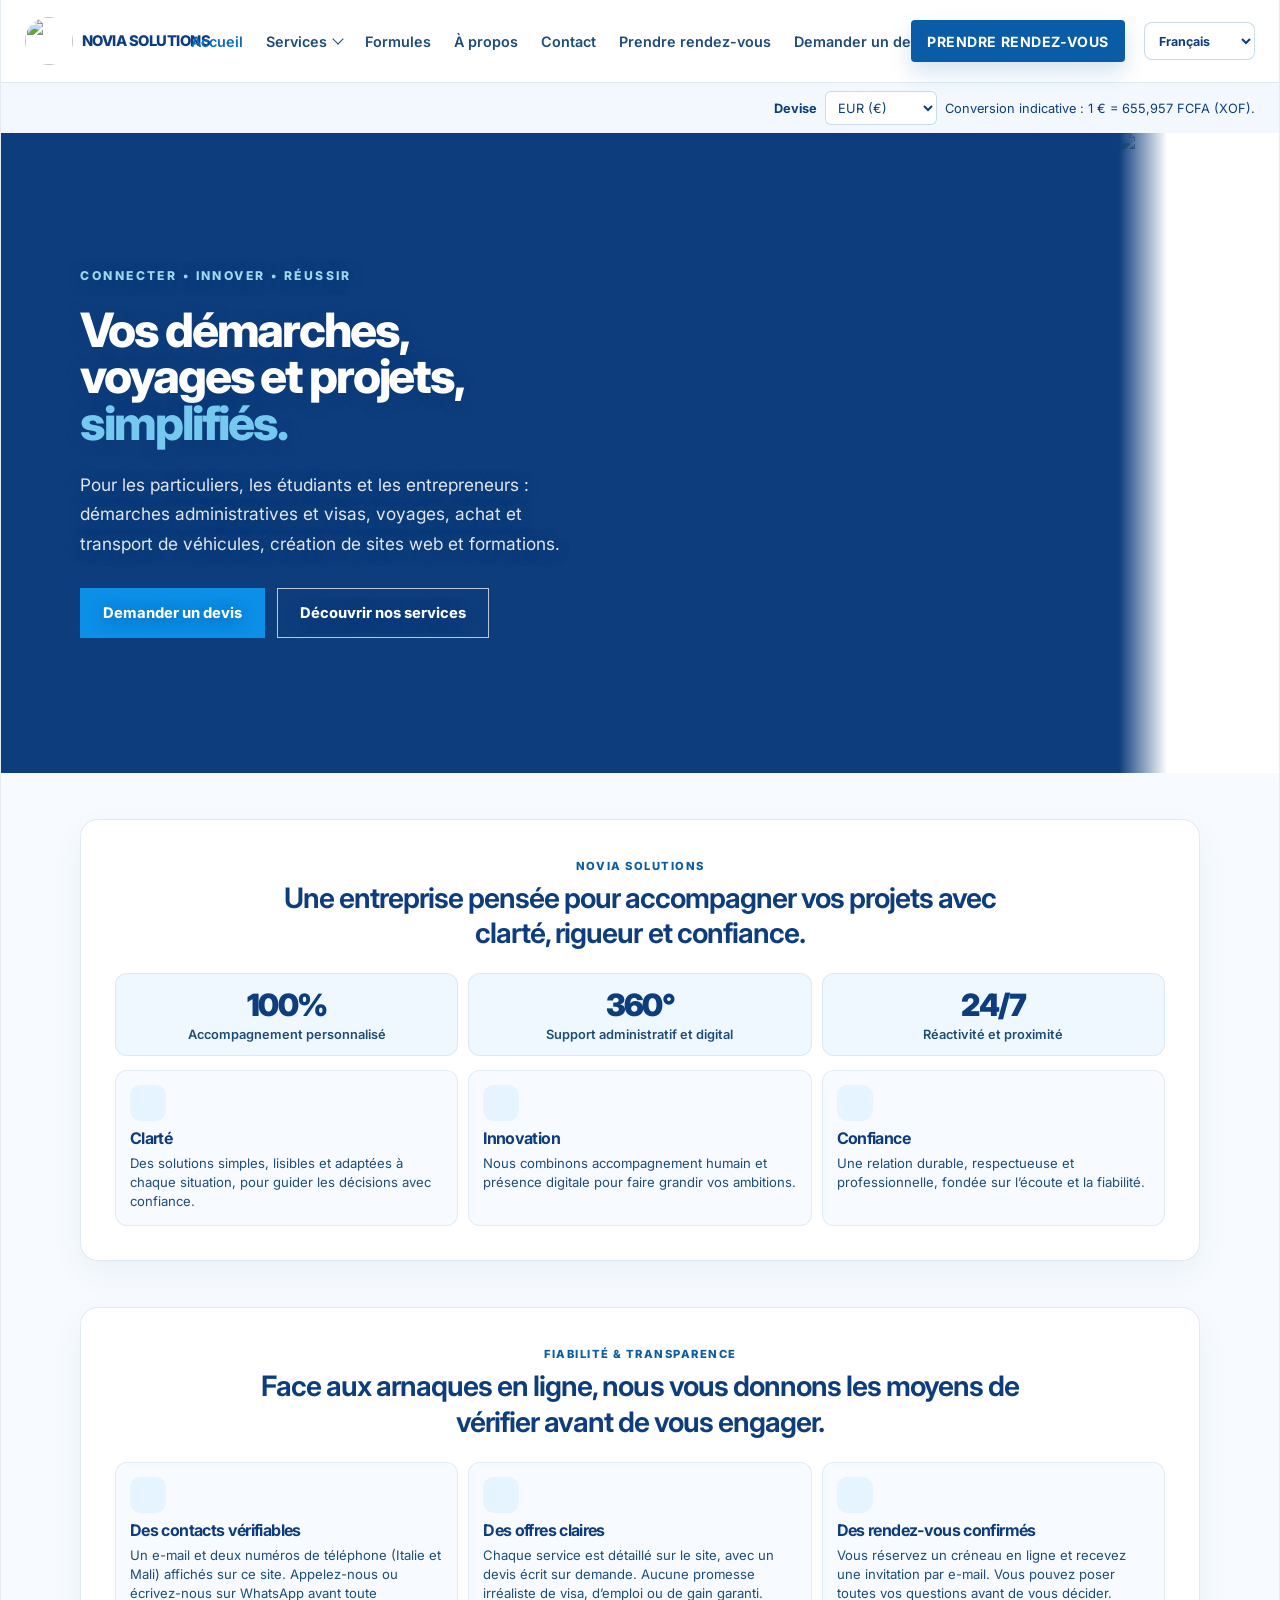
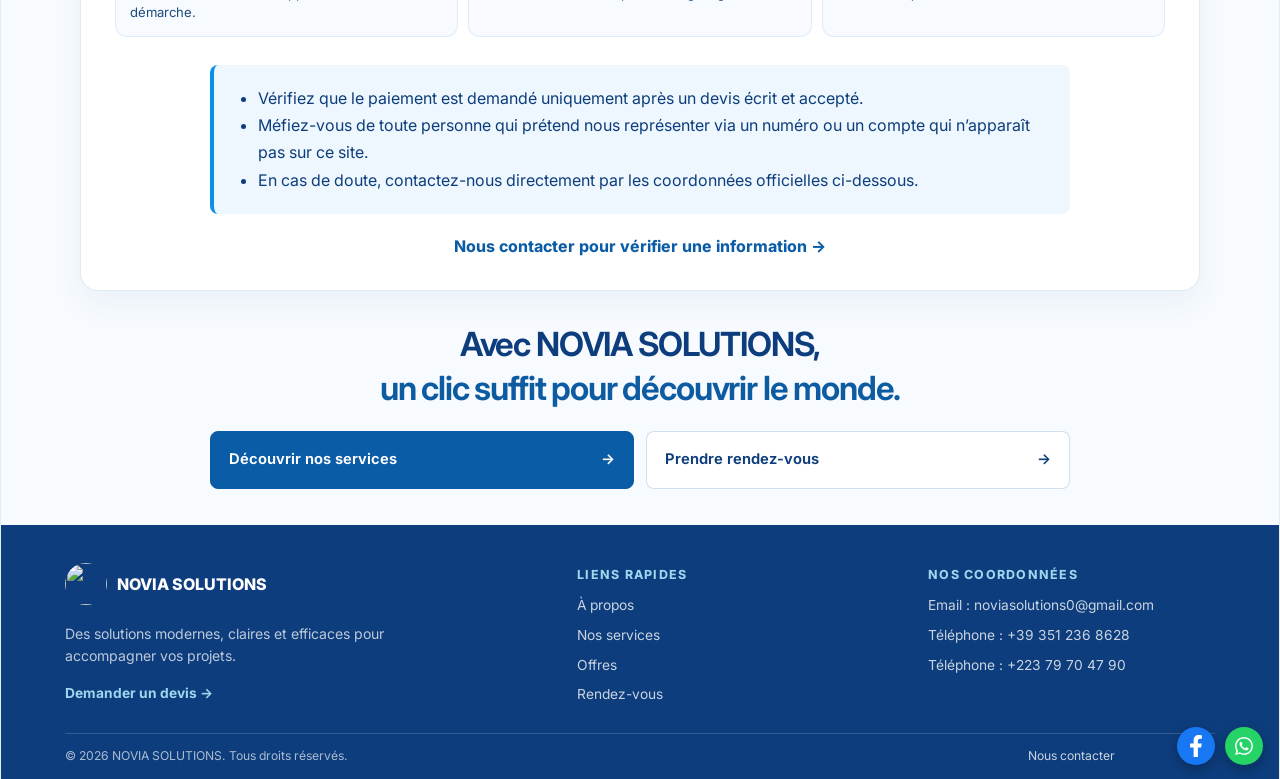
==== index.html @ a111664a "Add files via upload" ====
<!DOCTYPE html>
<html lang="fr">
  <head>
    <meta charset="UTF-8" />
    <meta name="viewport" content="width=device-width, initial-scale=1.0" />
    <title>NOVIA SOLUTIONS | Solutions digitales & accompagnement professionnel</title>
    <meta
      name="description"
      content="NOVIA SOLUTIONS accompagne les entreprises avec des solutions sur mesure, des services premium, des rendez-vous et un accompagnement professionnel."
    />
    <link rel="preconnect" href="https://fonts.googleapis.com" />
    <link rel="preconnect" href="https://fonts.gstatic.com" crossorigin />
    <link href="https://fonts.googleapis.com/css2?family=Inter:wght@400;500;600;700;800&display=swap" rel="stylesheet" />
    <link rel="stylesheet" href="styles.css" />
  </head>
  <body class="landing-page-body">
    <div class="page-shell">
      <header class="site-header landing-site-header">
        <div class="container nav-wrap landing-nav-wrap">
          <a class="landing-brand" href="index.html" aria-label="NOVIA SOLUTIONS">
            <img class="brand-logo-image" src="assets/novia-logo.jpg" alt="" width="56" height="56" />
            <span class="landing-brand-name">NOVIA SOLUTIONS</span>
          </a>
          <button class="nav-toggle landing-nav-toggle" type="button" aria-label="Ouvrir le menu" aria-expanded="false">☰</button>
          <nav class="main-nav landing-nav" aria-label="Navigation principale">
            <a href="index.html" aria-current="page">Accueil</a>
            <details class="landing-services-dropdown">
              <summary>Services</summary>
              <div class="landing-services-menu">
                <a href="services.html">Tous nos services</a>
                <a href="demarches.html">Démarches et visas</a>
                <a href="propositions.html#vehicules">Achat et transport de véhicules</a>
                <a href="propositions.html#partenariats">Partenariats</a>
                <a href="propositions.html#sites-web">Création de sites web</a>
                <a href="formations.html">Formations</a>
                <a href="billetterie.html">Billetterie et voyages</a>
              </div>
            </details>
            <a href="products.html">Formules</a>
            <a href="about.html">À propos</a>
            <a href="contact.html">Contact</a>
            <a href="appointment.html#availabilityCalendar">Prendre rendez-vous</a>
            <a class="landing-mobile-quote" href="contact.html">Demander un devis</a>
          </nav>
          <a class="btn btn-primary nav-cta landing-header-cta" href="appointment.html#availabilityCalendar">Prendre rendez-vous</a>
        </div>
      </header>

      <main class="landing-main">
        <section class="home-hero">
          <div class="home-hero-copy">
            <span class="home-hero-eyebrow">CONNECTER • INNOVER • RÉUSSIR</span>
            <h1>Vos démarches, voyages et projets,<br /><span>simplifiés.</span></h1>
            <p>Pour les particuliers, les étudiants et les entrepreneurs : démarches administratives et visas, voyages, achat et transport de véhicules, création de sites web et formations.</p>
            <div class="home-hero-actions">
              <a class="home-hero-primary" href="contact.html">Demander un devis</a>
              <a class="home-hero-secondary" href="services.html">Découvrir nos services</a>
            </div>
          </div>
          <figure class="home-hero-visual">
            <img class="home-hero-logo" src="assets/hero-novia-hd.jpg" alt="NOVIA SOLUTIONS" width="1536" height="1024" fetchpriority="high" />
          </figure>
        </section>

        <section class="mission-section" aria-label="Nos valeurs et mission">
          <div class="mission-header">
            <span class="section-kicker">NOVIA SOLUTIONS</span>
            <h2>Une entreprise pensée pour accompagner vos projets avec clarté, rigueur et confiance.</h2>
          </div>

          <div class="stats-row">
            <div class="stat-item">
              <strong>100%</strong>
              <span>Accompagnement personnalisé</span>
            </div>
            <div class="stat-item">
              <strong>360°</strong>
              <span>Support administratif et digital</span>
            </div>
            <div class="stat-item">
              <strong>24/7</strong>
              <span>Réactivité et proximité</span>
            </div>
          </div>

          <div class="mission-grid">
            <article class="mission-card">
              <div class="mission-icon" aria-hidden="true"><svg class="site-icon"><use href="assets/icons.svg#target"></use></svg></div>
              <h3>Clarté</h3>
              <p>Des solutions simples, lisibles et adaptées à chaque situation, pour guider les décisions avec confiance.</p>
            </article>

            <article class="mission-card">
              <div class="mission-icon" aria-hidden="true"><svg class="site-icon"><use href="assets/icons.svg#innovation"></use></svg></div>
              <h3>Innovation</h3>
              <p>Nous combinons accompagnement humain et présence digitale pour faire grandir vos ambitions.</p>
            </article>

            <article class="mission-card">
              <div class="mission-icon" aria-hidden="true"><svg class="site-icon"><use href="assets/icons.svg#trust"></use></svg></div>
              <h3>Confiance</h3>
              <p>Une relation durable, respectueuse et professionnelle, fondée sur l’écoute et la fiabilité.</p>
            </article>
          </div>
        </section>

        <section class="mission-section trust-section" aria-label="Fiabilité et transparence">
          <div class="mission-header">
            <span class="section-kicker">FIABILITÉ & TRANSPARENCE</span>
            <h2>Face aux arnaques en ligne, nous vous donnons les moyens de vérifier avant de vous engager.</h2>
          </div>

          <div class="mission-grid">
            <article class="mission-card">
              <div class="mission-icon" aria-hidden="true"><svg class="site-icon"><use href="assets/icons.svg#phone"></use></svg></div>
              <h3>Des contacts vérifiables</h3>
              <p>Un e-mail et deux numéros de téléphone (Italie et Mali) affichés sur ce site. Appelez-nous ou écrivez-nous sur WhatsApp avant toute démarche.</p>
            </article>

            <article class="mission-card">
              <div class="mission-icon" aria-hidden="true"><svg class="site-icon"><use href="assets/icons.svg#document"></use></svg></div>
              <h3>Des offres claires</h3>
              <p>Chaque service est détaillé sur le site, avec un devis écrit sur demande. Aucune promesse irréaliste de visa, d’emploi ou de gain garanti.</p>
            </article>

            <article class="mission-card">
              <div class="mission-icon" aria-hidden="true"><svg class="site-icon"><use href="assets/icons.svg#calendar"></use></svg></div>
              <h3>Des rendez-vous confirmés</h3>
              <p>Vous réservez un créneau en ligne et recevez une invitation par e-mail. Vous pouvez poser toutes vos questions avant de vous décider.</p>
            </article>
          </div>

          <ul class="trust-tips">
            <li>Vérifiez que le paiement est demandé uniquement après un devis écrit et accepté.</li>
            <li>Méfiez-vous de toute personne qui prétend nous représenter via un numéro ou un compte qui n’apparaît pas sur ce site.</li>
            <li>En cas de doute, contactez-nous directement par les coordonnées officielles ci-dessous.</li>
          </ul>
          <a class="trust-link" href="contact.html">Nous contacter pour vérifier une information <span aria-hidden="true">→</span></a>
        </section>

        <section class="statement">
          <h2>Avec NOVIA SOLUTIONS,<br /><span>un clic suffit pour découvrir le monde.</span></h2>
        </section>

        <section class="cta-banner" aria-label="Passer à l'action">
          <a class="cta-button" href="services.html">Découvrir nos services <span aria-hidden="true">→</span></a>
          <a class="cta-button cta-button-secondary" href="appointment.html#availabilityCalendar">Prendre rendez-vous <span aria-hidden="true">→</span></a>
        </section>
      </main>

      <footer class="home-footer">
        <div class="home-footer-grid">
          <div class="home-footer-brand">
            <a class="home-footer-logo" href="index.html">
              <img src="assets/novia-logo.jpg" alt="" width="42" height="42" />
              <span>NOVIA SOLUTIONS</span>
            </a>
            <p>Des solutions modernes, claires et efficaces pour accompagner vos projets.</p>
            <a class="home-footer-quote" href="contact.html">Demander un devis <span aria-hidden="true">→</span></a>
          </div>
          <div>
            <h2>Liens rapides</h2>
            <ul>
              <li><a href="about.html">À propos</a></li>
              <li><a href="services.html">Nos services</a></li>
              <li><a href="products.html">Offres</a></li>
              <li><a href="appointment.html#availabilityCalendar">Rendez-vous</a></li>
            </ul>
          </div>
          <div>
            <h2>Nos coordonnées</h2>
            <ul>
              <li>Email : <a href="mailto:noviasolutions0@gmail.com">noviasolutions0@gmail.com</a></li>
              <li>Téléphone : <a href="tel:+393512368628">+39 351 236 8628</a></li>
              <li>Téléphone : <a href="tel:+22379704790">+223 79 70 47 90</a></li>
            </ul>
          </div>
        </div>
        <div class="home-footer-bottom">
          <span>© <span id="year"></span> NOVIA SOLUTIONS. Tous droits réservés.</span>
          <a href="contact.html">Nous contacter</a>
        </div>
      </footer>
    </div>

    <script src="i18n.js"></script>
    <script src="script.js"></script>
  </body>
</html>
---- styles.css ----
* {
  box-sizing: border-box;
}

.site-icon {
  display: block;
  width: 24px;
  height: 24px;
  fill: none;
  stroke: currentColor;
  stroke-width: 1.8;
  stroke-linecap: round;
  stroke-linejoin: round;
}

.feature-item > span .site-icon {
  margin: 0 auto;
}

.currency-bar {
  display: flex;
  flex-wrap: wrap;
  align-items: center;
  justify-content: flex-end;
  gap: 8px;
  padding: 8px 24px;
  background: #f2f8fd;
  color: #0d3d7c;
  font-size: 0.8rem;
}

.currency-bar select {
  min-height: 34px;
  padding: 4px 8px;
  border: 1px solid rgba(10, 95, 163, 0.22);
  border-radius: 6px;
  background: #fff;
  color: inherit;
  font: inherit;
}

.currency-bar label {
  font-weight: 700;
}

.language-switcher {
  position: relative;
  z-index: 25;
  flex: 0 0 auto;
}

.language-switcher select {
  min-height: 38px;
  max-width: 124px;
  padding: 0 28px 0 10px;
  border: 1px solid rgba(10, 95, 163, 0.22);
  border-radius: 10px;
  background: #fff;
  color: #0d3d7c;
  font: inherit;
  font-size: 0.86rem;
  font-weight: 700;
  cursor: pointer;
}

.language-switcher select:focus-visible {
  outline: 3px solid #0c6cc2;
  outline-offset: 3px;
}

.landing-page-body .language-switcher {
  position: absolute;
  top: 12px;
  right: clamp(12px, 3vw, 36px);
}

html {
  scroll-behavior: smooth;
}

body {
  margin: 0;
  font-family: 'Inter', sans-serif;
  background: #e6f4ff;
  color: #1d4c7a;
}

.container {
  width: min(1120px, calc(100% - 32px));
  margin-inline: auto;
}

.site-header .nav-wrap {
  position: relative;
  display: flex;
  min-height: 76px;
  align-items: center;
  gap: 16px;
}

.site-header .brand {
  flex: 0 0 auto;
  color: #0d3d7c;
  font-weight: 900;
  letter-spacing: -0.03em;
  text-decoration: none;
}

.site-header .main-nav {
  display: flex;
  flex-wrap: nowrap;
  align-items: center;
  justify-content: flex-end;
  gap: clamp(12px, 0.9vw, 14px);
  margin-left: auto;
}

.site-header .main-nav a {
  color: #1d4c7a;
  font-weight: 700;
  text-decoration: none;
  white-space: nowrap;
}

.site-header .nav-toggle {
  display: none;
}

.site-header .nav-cta {
  flex: 0 0 auto;
  padding-inline: 0.75rem;
  white-space: nowrap;
}

.site-back-button {
  position: fixed;
  z-index: 30;
  bottom: calc(16px + env(safe-area-inset-bottom, 0px));
  left: clamp(12px, 3vw, 28px);
  display: inline-flex;
  min-height: 46px;
  align-items: center;
  justify-content: center;
  gap: 9px;
  padding: 0 17px;
  border: 1px solid rgba(10, 95, 163, 0.2);
  border-radius: 999px;
  background: rgba(255, 255, 255, 0.96);
  box-shadow: 0 8px 24px rgba(13, 61, 124, 0.18);
  color: #0d3d7c;
  font: inherit;
  font-weight: 800;
  cursor: pointer;
  transition: transform 0.2s ease, box-shadow 0.2s ease;
}

body.has-site-back-button {
  padding-bottom: 76px;
}

.site-back-button:hover {
  transform: translateY(-2px);
  box-shadow: 0 12px 28px rgba(13, 61, 124, 0.22);
}

.site-back-button:focus-visible {
  outline: 3px solid #0c6cc2;
  outline-offset: 3px;
}

.site-back-button span:first-child {
  font-size: 1.35rem;
  line-height: 1;
}

.thin-container {
  max-width: 760px;
}

.training-entry {
  color: inherit;
  text-decoration: none;
}

.training-entry:focus-visible {
  outline: 3px solid #0d5ca2;
  outline-offset: 4px;
}

.training-entry-link {
  color: #0d5ca2;
  font-weight: 800;
}

.service-item-link {
  color: inherit;
  text-decoration: none;
}

.service-item-link:focus-visible {
  outline: 3px solid #0d5ca2;
  outline-offset: 4px;
}

.training-page {
  min-height: 70vh;
}

.training-hero {
  padding: clamp(44px, 8vw, 88px) 0 36px;
  text-align: center;
}

.training-hero h1 {
  margin: 12px 0;
  color: #0d3d7c;
  font-size: clamp(2rem, 5vw, 3.5rem);
  line-height: 1.12;
  letter-spacing: -0.045em;
}

.training-hero p {
  max-width: 650px;
  margin: 0 auto;
  color: #1d4c7a;
  font-size: 1.05rem;
  line-height: 1.65;
}

.training-section {
  display: grid;
  grid-template-columns: repeat(3, minmax(0, 1fr));
  align-items: stretch;
  gap: 20px;
  padding-bottom: 64px;
}

.training-card {
  display: flex;
  min-width: 0;
  flex-direction: column;
  align-items: flex-start;
  padding: clamp(20px, 3vw, 30px);
  border: 1px solid rgba(10, 95, 163, 0.18);
  border-radius: 24px;
  background: rgba(255, 255, 255, 0.88);
  box-shadow: 0 14px 30px rgba(13, 61, 124, 0.08);
}

.training-card-icon {
  display: grid;
  width: 58px;
  height: 58px;
  margin-bottom: 18px;
  place-items: center;
  border-radius: 18px;
  background: rgba(12, 108, 194, 0.1);
  font-size: 1.8rem;
}

.training-category {
  color: #0d5ca2;
  font-size: 0.76rem;
  font-weight: 800;
  letter-spacing: 0.08em;
  text-transform: uppercase;
}

.training-card h2 {
  margin: 10px 0;
  color: #0d3d7c;
  font-size: clamp(1.25rem, 2vw, 1.65rem);
  line-height: 1.25;
}

.training-card p,
.training-card li {
  color: #1d4c7a;
  line-height: 1.6;
}

.training-card p {
  margin: 0;
}

.training-card ul {
  display: grid;
  gap: 8px;
  margin: 18px 0 24px;
  padding-left: 20px;
}

.training-card .btn {
  width: 100%;
  margin-top: auto;
  text-align: center;
  text-decoration: none;
}

.training-contact {
  padding: 46px 0;
  background: rgba(255, 255, 255, 0.52);
  text-align: center;
}

.training-contact h2 {
  margin: 0;
  color: #0d3d7c;
  font-size: clamp(1.5rem, 3vw, 2rem);
}

.training-contact p {
  margin: 12px auto 20px;
  color: #1d4c7a;
}

.solutions-page .site-header {
  position: sticky;
  top: 0;
  z-index: 20;
  border-bottom: 1px solid rgba(10, 95, 163, 0.12);
  background: rgba(255, 255, 255, 0.95);
  backdrop-filter: blur(12px);
}

.solutions-page .nav-wrap {
  position: relative;
  display: flex;
  min-height: 76px;
  align-items: center;
  gap: 16px;
}

.solutions-page .brand {
  flex: 0 0 auto;
  color: #0d3d7c;
  font-weight: 900;
  letter-spacing: -0.03em;
  text-decoration: none;
}

.solutions-page .main-nav {
  display: flex;
  flex-wrap: nowrap;
  align-items: center;
  justify-content: flex-end;
  gap: 12px;
  margin-left: auto;
}

.solutions-page .main-nav a,
.solutions-page .footer-grid a {
  color: #1d4c7a;
  font-weight: 700;
  text-decoration: none;
}

.solutions-page .main-nav a {
  white-space: nowrap;
}

.solutions-page .main-nav a:hover,
.solutions-page .footer-grid a:hover {
  color: #0c6cc2;
}

.solutions-page .nav-toggle {
  display: none;
}

.solutions-page .nav-cta {
  flex: 0 0 auto;
  white-space: nowrap;
  text-decoration: none;
}

.solutions-hero {
  padding: clamp(56px, 8vw, 100px) 0 52px;
  background: linear-gradient(145deg, rgba(255, 255, 255, 0.76), rgba(191, 234, 247, 0.58));
  text-align: center;
}

.solutions-hero h1 {
  max-width: 860px;
  margin: 14px auto;
  color: #0d3d7c;
  font-size: clamp(2.2rem, 5vw, 4rem);
  line-height: 1.08;
  letter-spacing: -0.055em;
}

.solutions-hero p,
.solution-heading p {
  max-width: 760px;
  margin: 0 auto;
  color: #1d4c7a;
  font-size: 1.05rem;
  line-height: 1.7;
}

.solution-shortcuts {
  display: flex;
  flex-wrap: wrap;
  justify-content: center;
  gap: 10px;
  margin-top: 28px;
}

.solution-shortcuts a {
  padding: 10px 15px;
  border: 1px solid rgba(10, 95, 163, 0.18);
  border-radius: 999px;
  background: rgba(255, 255, 255, 0.8);
  color: #0d3d7c;
  font-size: 0.9rem;
  font-weight: 700;
  text-decoration: none;
}

.solution-section {
  padding-top: clamp(48px, 7vw, 76px);
  padding-bottom: clamp(48px, 7vw, 76px);
  scroll-margin-top: 90px;
}

.solution-band {
  padding: clamp(42px, 6vw, 66px) 0;
  background: rgba(255, 255, 255, 0.58);
  scroll-margin-top: 90px;
}

.solution-heading {
  margin-bottom: 26px;
  text-align: center;
}

.solution-heading h2 {
  margin: 10px auto;
  color: #0d3d7c;
  font-size: clamp(1.7rem, 3.5vw, 2.5rem);
  line-height: 1.18;
  letter-spacing: -0.035em;
}

.starting-price {
  display: grid;
  justify-items: center;
  gap: 5px;
  width: min(520px, 100%);
  margin: 0 auto 28px;
  padding: 22px;
  border: 1px solid rgba(10, 95, 163, 0.2);
  border-radius: 20px;
  background: rgba(255, 255, 255, 0.9);
  color: #1d4c7a;
  text-align: center;
}

.starting-price strong {
  color: #0d3d7c;
  font-size: clamp(1.6rem, 4vw, 2.25rem);
}

.proposal-grid {
  display: grid;
  grid-template-columns: repeat(3, minmax(0, 1fr));
  gap: 18px;
  margin-bottom: 24px;
}

.partnership-grid {
  grid-template-columns: repeat(4, minmax(0, 1fr));
}

.service-card[id] {
  scroll-margin-top: 100px;
}

.proposal-card {
  min-width: 0;
  padding: clamp(20px, 3vw, 28px);
  border: 1px solid rgba(10, 95, 163, 0.16);
  border-radius: 22px;
  background: rgba(255, 255, 255, 0.9);
  box-shadow: 0 12px 26px rgba(13, 61, 124, 0.06);
}

.proposal-number,
.proposal-icon {
  display: inline-grid;
  width: 44px;
  height: 44px;
  margin-bottom: 12px;
  place-items: center;
  border-radius: 14px;
  background: rgba(12, 108, 194, 0.1);
  color: #0d5ca2;
  font-size: 1.2rem;
  font-weight: 900;
}

.proposal-card h3 {
  margin: 0 0 10px;
  color: #0d3d7c;
  font-size: 1.2rem;
}

.proposal-card p,
.proposal-card li,
.solution-note {
  color: #1d4c7a;
  line-height: 1.6;
}

.proposal-card p {
  margin: 0;
}

.proposal-card ul {
  display: grid;
  gap: 7px;
  margin: 16px 0 0;
  padding-left: 20px;
}

.solution-note {
  margin: 18px 0 24px;
  font-size: 0.9rem;
}

.solutions-page .solution-section > .btn,
.solutions-page .solution-band .container > .btn {
  display: flex;
  width: fit-content;
  max-width: 100%;
  margin-inline: auto;
  text-align: center;
  text-decoration: none;
}

.marketplace-grid {
  display: grid;
  grid-template-columns: repeat(4, minmax(0, 1fr));
  gap: 12px;
}

.marketplace-link {
  position: relative;
  display: grid;
  min-width: 0;
  gap: 5px;
  padding: 18px 42px 18px 18px;
  border: 1px solid rgba(10, 95, 163, 0.16);
  border-radius: 16px;
  background: rgba(255, 255, 255, 0.9);
  color: #1d4c7a;
  text-decoration: none;
  transition: transform 0.2s ease, box-shadow 0.2s ease;
}

.marketplace-link:hover {
  transform: translateY(-2px);
  box-shadow: 0 12px 24px rgba(13, 61, 124, 0.1);
}

.marketplace-link strong {
  color: #0d3d7c;
}

.marketplace-priority {
  width: fit-content;
  padding: 4px 8px;
  border-radius: 999px;
  background: rgba(12, 108, 194, 0.1);
  color: #0d5ca2;
  font-size: 0.66rem;
  font-weight: 800;
  letter-spacing: 0.04em;
  text-transform: uppercase;
}

.marketplace-link span:not(.marketplace-arrow) {
  font-size: 0.86rem;
  line-height: 1.4;
}

.marketplace-link .marketplace-priority {
  font-size: 0.66rem;
}

.marketplace-arrow {
  position: absolute;
  top: 18px;
  right: 16px;
  color: #0d5ca2;
  font-weight: 800;
}

.solutions-page .site-footer {
  padding-top: 34px;
  background: #0d3d7c;
  color: #fff;
}

.solutions-page .footer-grid {
  display: grid;
  grid-template-columns: 2fr 1fr 1fr;
  gap: 28px;
  padding-bottom: 24px;
}

.solutions-page .footer-grid .brand,
.solutions-page .footer-grid h4 {
  color: #fff;
}

.solutions-page .footer-grid p,
.solutions-page .footer-grid li,
.solutions-page .footer-grid a {
  color: rgba(255, 255, 255, 0.82);
  line-height: 1.7;
}

.solutions-page .footer-grid ul {
  display: grid;
  gap: 4px;
  margin: 0;
  padding-left: 18px;
}

.solutions-page .footer-bottom {
  border-top: 1px solid rgba(255, 255, 255, 0.18);
  color: rgba(255, 255, 255, 0.78);
}

.solutions-page .footer-bottom p {
  margin: 0;
  padding: 14px 0;
  text-align: center;
}

img {
  max-width: 100%;
  display: block;
}

button,
input,
textarea,
select {
  font: inherit;
}

button {
  cursor: pointer;
}

.btn {
  display: inline-flex;
  align-items: center;
  justify-content: center;
  border: none;
  border-radius: 12px;
  padding: 0.9rem 1.4rem;
  font-weight: 800;
  font-size: 0.96rem;
  text-transform: uppercase;
  letter-spacing: 0.04em;
  transition: transform 0.2s ease, box-shadow 0.2s ease, filter 0.2s ease;
}

.btn:hover {
  transform: translateY(-1px);
  filter: brightness(1.03);
}

.btn-primary {
  background: linear-gradient(180deg, #0c8fe7, #0b5ca6);
  color: #fff;
  box-shadow: 0 10px 22px rgba(11, 92, 166, 0.18);
}

.btn-secondary {
  background: rgba(10, 95, 163, 0.08);
  color: #0d3d7c;
  border: 1px solid rgba(10, 95, 163, 0.18);
}

.btn-block {
  width: 100%;
}

.form-message {
  min-height: 1.2rem;
  font-size: 0.82rem;
  font-weight: 700;
  margin-top: 0.4rem;
}

.form-message-error {
  color: #a62121;
}

.form-success {
  min-height: 1.2rem;
  margin: 0;
  color: #176b43;
  font-weight: 700;
  line-height: 1.5;
}

.form-success.form-message-error {
  color: #a62121;
}

.attachment-help,
.contact-delivery-note {
  margin: -0.5rem 0 0;
  color: #55718b;
  font-size: 0.86rem;
  line-height: 1.5;
}

.attachment-list {
  display: grid;
  gap: 5px;
  margin: -0.4rem 0 0;
  padding-left: 20px;
  color: #1d4c7a;
  font-size: 0.9rem;
  overflow-wrap: anywhere;
}

.contact-delivery-note {
  margin: 0;
}

.contact-page .contact-section {
  padding: 18px 0 clamp(40px, 7vw, 80px);
}

.contact-page .contact-grid {
  display: grid;
  grid-template-columns: minmax(230px, 0.75fr) minmax(0, 1.25fr);
  align-items: start;
  gap: clamp(18px, 3vw, 32px);
}

.contact-page .contact-info,
.contact-page .form-card {
  min-width: 0;
  padding: clamp(18px, 3vw, 30px);
  border: 1px solid rgba(10, 95, 163, 0.16);
  border-radius: 22px;
  background: rgba(255, 255, 255, 0.9);
  box-shadow: 0 16px 34px rgba(13, 61, 124, 0.08);
}

.contact-page .contact-info h3 {
  margin: 0 0 16px;
  color: #0d3d7c;
  font-size: 1.35rem;
}

.contact-page .contact-info ul {
  display: grid;
  gap: 12px;
  margin: 0;
  padding-left: 20px;
  color: #1d4c7a;
  line-height: 1.5;
  overflow-wrap: anywhere;
}

.contact-page .contact-info a {
  color: #0d3d7c;
  font-weight: 700;
}

.contact-page .form-card {
  display: grid;
  gap: 16px;
}

.contact-page .form-card .form-row {
  display: grid;
  grid-template-columns: repeat(2, minmax(0, 1fr));
  gap: 14px;
}

.contact-page .form-card label:not(.checkbox-row) {
  display: grid;
  min-width: 0;
  gap: 7px;
  color: #0d3d7c;
  font-size: 0.9rem;
  font-weight: 700;
}

.contact-page .form-card input:not([type="checkbox"]),
.contact-page .form-card input[type="file"],
.contact-page .form-card select,
.contact-page .form-card textarea {
  display: block;
  width: 100%;
  min-width: 0;
  max-width: 100%;
  border: 1px solid rgba(10, 95, 163, 0.18);
  border-radius: 12px;
  background: rgba(241, 247, 255, 0.9);
  padding: 0.8rem 0.9rem;
  color: #0d1b2a;
}

.contact-page .form-card select {
  text-overflow: ellipsis;
}

.contact-page .form-card textarea {
  resize: vertical;
}

.contact-page .file-upload-field {
  display: grid;
  min-width: 0;
  gap: 8px;
}

.contact-page .file-upload-field > label {
  color: #0d3d7c;
  font-size: 0.9rem;
  font-weight: 700;
}

.contact-page .form-card input[type="file"] {
  padding: 0.55rem;
  font-size: 0.84rem;
}

.contact-page .attachment-help,
.contact-page .attachment-list {
  margin: 0;
  font-size: 0.76rem;
  line-height: 1.4;
}

.contact-page .attachment-list {
  gap: 3px;
  padding-left: 18px;
  overflow-wrap: anywhere;
}

.contact-page .file-upload-field .form-message {
  margin: 0;
}

.contact-page .contact-delivery-note {
  font-size: 0.78rem;
}

.contact-page .checkbox-row {
  display: flex;
  min-width: 0;
  align-items: flex-start;
  gap: 10px;
  color: #1d4c7a;
  font-size: 0.88rem;
  line-height: 1.5;
}

.contact-page .checkbox-row input {
  flex: 0 0 auto;
  margin-top: 3px;
}

.contact-page .form-card > .btn {
  width: 100%;
}

.contact-page .site-footer .footer-grid ul {
  display: grid;
  gap: 4px;
  padding-left: 18px;
}

.contact-page .site-footer .footer-grid a {
  overflow-wrap: anywhere;
}

.payment-modal {
  position: fixed;
  inset: 0;
  display: none;
  align-items: center;
  justify-content: center;
  z-index: 1000;
}

.payment-modal.open {
  display: flex;
}

.payment-modal-backdrop {
  position: absolute;
  inset: 0;
  background: rgba(8, 26, 43, 0.6);
}

.payment-modal-content {
  position: relative;
  z-index: 1;
  width: min(560px, calc(100% - 24px));
  background: rgba(255, 255, 255, 0.96);
  border: 1px solid rgba(10, 95, 163, 0.16);
  border-radius: 26px;
  box-shadow: 0 30px 80px rgba(1, 33, 59, 0.24);
  padding: 2rem 1.5rem 1.5rem;
}

.payment-modal-header {
  text-align: center;
  margin-bottom: 1.4rem;
}

.payment-modal-header h3 {
  margin: 0.8rem 0 0;
  color: #0d3d7c;
  font-size: clamp(1.6rem, 2vw, 2.3rem);
  letter-spacing: -0.04em;
}

.close-modal {
  position: absolute;
  top: 14px;
  right: 16px;
  width: 38px;
  height: 38px;
  border: none;
  border-radius: 50%;
  background: rgba(10, 95, 163, 0.08);
  color: #0d3d7c;
  font-size: 1.8rem;
  line-height: 1;
}

.payment-step,
.payment-success {
  display: block;
}

.hidden {
  display: none;
}

.payment-form {
  display: grid;
  gap: 1rem;
}

.field-group {
  display: grid;
  gap: 0.45rem;
}

.field-group label {
  color: #0d3d7c;
  font-size: 0.84rem;
  font-weight: 800;
  letter-spacing: 0.08em;
  text-transform: uppercase;
}

.field-group input {
  width: 100%;
  border: 1px solid rgba(10, 95, 163, 0.2);
  border-radius: 14px;
  background: rgba(241,247,255,0.9);
  padding: 0.9rem 1rem;
  color: #0d1b2a;
}

.field-group input:focus {
  outline: 2px solid rgba(10, 95, 163, 0.2);
  border-color: rgba(10, 95, 163, 0.45);
}

.sms-box {
  text-align: center;
  padding: 1rem 1rem 1.2rem;
  border-radius: 18px;
  background: linear-gradient(180deg, rgba(12, 143, 231, 0.08), rgba(255,255,255,0.8));
  border: 1px solid rgba(10, 95, 163, 0.12);
  margin-bottom: 1rem;
}

.status-pill {
  display: inline-flex;
  align-items: center;
  justify-content: center;
  padding: 0.45rem 0.8rem;
  border-radius: 999px;
  background: rgba(11, 92, 166, 0.12);
  color: #0d3d7c;
  font-size: 0.7rem;
  font-weight: 800;
  letter-spacing: 0.08em;
  text-transform: uppercase;
}

.sms-box p {
  margin: 0.8rem 0 0;
  color: #1d4c7a;
  line-height: 1.6;
}

.code-display {
  margin-top: 1rem;
  font-size: clamp(1.8rem, 2.4vw, 2.5rem);
  font-weight: 900;
  letter-spacing: 0.3em;
  color: #0d3d7c;
}

.payment-success {
  text-align: center;
  padding: 1.2rem 1rem 0.5rem;
}

.success-icon {
  width: 72px;
  height: 72px;
  margin: 0 auto 1rem;
  border-radius: 50%;
  background: linear-gradient(180deg, #23b872, #10905c);
  color: #fff;
  display: grid;
  place-items: center;
  font-size: 2rem;
  font-weight: 900;
}

.payment-success h4 {
  margin: 0 0 0.7rem;
  color: #0d3d7c;
  font-size: clamp(1.7rem, 2vw, 2.4rem);
  letter-spacing: -0.04em;
}

.payment-success p {
  margin: 0.5rem 0;
  color: #1d4c7a;
  line-height: 1.7;
}

.appointment-section {
  scroll-margin-top: 24px;
}

.appointment-page {
  overflow-x: hidden;
}

.appointment-page .container {
  width: min(1120px, calc(100% - clamp(24px, 6vw, 64px)));
  margin-inline: auto;
}

.appointment-page .thin-container {
  max-width: 900px;
}

.appointment-page .site-header {
  position: sticky;
  top: 0;
  z-index: 20;
  border-bottom: 1px solid rgba(10, 95, 163, 0.12);
  background: rgba(255, 255, 255, 0.94);
  backdrop-filter: blur(12px);
}

.appointment-page .nav-wrap {
  display: flex;
  min-height: 76px;
  align-items: center;
  gap: 20px;
}

.appointment-page .brand {
  flex: 0 0 auto;
  color: #0d3d7c;
  font-weight: 900;
  letter-spacing: -0.03em;
}

.appointment-page .main-nav {
  display: flex;
  flex-wrap: wrap;
  align-items: center;
  justify-content: flex-end;
  gap: 8px clamp(10px, 1.5vw, 20px);
  margin-left: auto;
  color: #1d4c7a;
  font-size: 0.9rem;
  font-weight: 700;
}

.appointment-page .main-nav a {
  padding-block: 8px;
}

.appointment-page .nav-toggle {
  display: none;
}

.appointment-page .nav-cta {
  flex: 0 0 auto;
  white-space: nowrap;
}

.appointment-page .page-hero {
  padding-block: clamp(36px, 6vw, 72px) 28px;
}

.appointment-page .page-hero h1 {
  max-width: 820px;
  margin: 10px 0 0;
  color: #0d1b2a;
  font-size: clamp(2rem, 4vw, 3.25rem);
  line-height: 1.12;
  letter-spacing: -0.045em;
  overflow-wrap: anywhere;
}

.appointment-page .eyebrow {
  color: #0d5ca6;
  font-size: 0.82rem;
  font-weight: 800;
  letter-spacing: 0.1em;
  text-transform: uppercase;
}

.appointment-page .appointment-section {
  padding: 16px 0 clamp(40px, 7vw, 80px);
  scroll-margin-top: 100px;
}

.booking-layout {
  display: grid;
  grid-template-columns: minmax(0, 0.85fr) minmax(0, 1.15fr);
  align-items: start;
  gap: clamp(16px, 2.4vw, 28px);
}

.booking-calendar-panel,
.booking-form {
  min-width: 0;
  border: 1px solid rgba(10, 95, 163, 0.16);
  border-radius: 22px;
  background: rgba(255,255,255,0.88);
  box-shadow: 0 16px 34px rgba(13, 61, 124, 0.08);
  padding: clamp(18px, 3vw, 28px);
}

.booking-heading h2 {
  margin: 0.3rem 0 0;
  color: #0d3d7c;
  font-size: clamp(1.45rem, 2vw, 2rem);
  line-height: 1.15;
  overflow-wrap: anywhere;
}

.booking-heading p {
  margin: 0.6rem 0 0;
  color: #1d4c7a;
  line-height: 1.55;
}

.calendar-controls {
  display: grid;
  grid-template-columns: 42px 1fr 42px;
  align-items: center;
  gap: 8px;
  margin: 22px 0 14px;
}

.calendar-controls h3 {
  margin: 0;
  color: #0d3d7c;
  text-align: center;
  font-size: 1.05rem;
  text-transform: capitalize;
}

.calendar-nav {
  width: 42px;
  height: 42px;
  border: 1px solid rgba(10, 95, 163, 0.15);
  border-radius: 12px;
  background: #f0f8ff;
  color: #0d3d7c;
  font-size: 1.8rem;
  line-height: 1;
}

.calendar-nav:disabled {
  opacity: 0.35;
  cursor: not-allowed;
}

.calendar-weekdays,
.calendar-days {
  display: grid;
  grid-template-columns: repeat(7, minmax(0, 1fr));
  gap: 5px;
}

.calendar-weekdays {
  margin-bottom: 7px;
  color: #55718b;
  text-align: center;
  font-size: 0.72rem;
  font-weight: 800;
  text-transform: uppercase;
}

.calendar-weekdays span {
  padding: 6px 0;
}

.calendar-day,
.calendar-spacer {
  aspect-ratio: 1;
  min-width: 0;
}

.calendar-day {
  border: 1px solid transparent;
  border-radius: 12px;
  background: transparent;
  color: #9aa8b5;
  font-weight: 700;
}

.calendar-day.has-availability {
  background: #e8f5ff;
  border-color: rgba(10, 95, 163, 0.12);
  color: #0d3d7c;
}

.calendar-day.has-availability:hover,
.calendar-day.selected {
  background: #0d6fb8;
  color: #fff;
}

.calendar-day:disabled {
  cursor: not-allowed;
}

.calendar-note {
  margin: 14px 0 0;
  color: #61778b;
  font-size: 0.78rem;
  line-height: 1.5;
}

.booking-form {
  display: grid;
  gap: 16px;
}

.booking-form label {
  display: grid;
  gap: 7px;
  color: #0d3d7c;
  font-weight: 700;
}

.booking-form input:not([type="checkbox"]),
.booking-form select,
.booking-form textarea {
  width: 100%;
  min-width: 0;
  border: 1px solid rgba(10, 95, 163, 0.18);
  border-radius: 12px;
  background: rgba(241,247,255,0.9);
  padding: 0.8rem 0.9rem;
  color: #0d1b2a;
}

.booking-form .form-row {
  display: grid;
  grid-template-columns: repeat(2, minmax(0, 1fr));
  gap: 14px;
}

.booking-selection {
  display: grid;
  gap: 10px;
  padding: 14px;
  border: 1px solid rgba(10, 95, 163, 0.12);
  border-radius: 14px;
  background: rgba(232, 245, 255, 0.65);
  color: #0d3d7c;
}

.booking-selection > p,
.time-slot-list > p {
  margin: 0;
  color: #55718b;
  font-size: 0.9rem;
}

.time-slot-list {
  display: flex;
  flex-wrap: wrap;
  gap: 8px;
}

.time-slot {
  padding: 9px 11px;
  border: 1px solid rgba(10, 95, 163, 0.2);
  border-radius: 10px;
  background: #fff;
  color: #0d3d7c;
  font-weight: 700;
}

.time-slot.selected {
  background: #0d6fb8;
  border-color: #0d6fb8;
  color: #fff;
}

.booking-form .checkbox-row {
  display: flex;
  align-items: flex-start;
  gap: 10px;
  color: #1d4c7a;
  font-size: 0.9rem;
}

.booking-form .checkbox-row input {
  margin-top: 3px;
}

.appointment-page .site-footer {
  padding-top: 42px;
  background: rgba(255, 255, 255, 0.72);
}

.appointment-page .footer-grid {
  display: grid;
  grid-template-columns: minmax(0, 1.5fr) repeat(2, minmax(0, 1fr));
  gap: 32px;
  padding-bottom: 28px;
}

.appointment-page .footer-grid > div {
  min-width: 0;
}

.appointment-page .footer-grid p,
.appointment-page .footer-grid li,
.appointment-page .footer-grid a {
  overflow-wrap: anywhere;
}

.appointment-page .footer-grid ul {
  display: grid;
  gap: 10px;
  margin: 0;
  padding: 0;
  list-style: none;
}

.appointment-page .footer-bottom {
  border-top: 1px solid rgba(10, 95, 163, 0.12);
  padding-block: 12px;
}

.appointment-page .footer-bottom p {
  margin: 0;
}

@media (max-width: 860px) {
  .booking-layout {
    grid-template-columns: 1fr;
  }

  .appointment-page .appointment-section {
    scroll-margin-top: 180px;
  }

  .appointment-page .nav-wrap {
    flex-wrap: wrap;
    padding-block: 12px;
  }

  .appointment-page .main-nav {
    order: 3;
    flex-basis: 100%;
    justify-content: flex-start;
    margin-left: 0;
    text-align: left;
  }

  .appointment-page .nav-cta {
    margin-left: auto;
  }

  .appointment-page .footer-grid {
    grid-template-columns: repeat(2, minmax(0, 1fr));
  }

  .appointment-page .footer-grid > div:first-child {
    grid-column: 1 / -1;
  }
}

@media (max-width: 560px) {
  .appointment-page .appointment-section {
    scroll-margin-top: 200px;
  }

  .booking-form .form-row {
    grid-template-columns: 1fr;
  }

  .appointment-page .container {
    width: calc(100% - 28px);
  }

  .appointment-page .nav-wrap {
    gap: 12px;
  }

  .appointment-page .main-nav {
    justify-content: flex-start;
    gap: 4px 14px;
    font-size: 0.84rem;
  }

  .appointment-page .nav-cta {
    width: 100%;
    margin-left: 0;
  }

  .appointment-page .page-hero {
    padding-block: 32px 18px;
  }

  .booking-calendar-panel,
  .booking-form {
    padding: 18px;
    border-radius: 18px;
  }

  .calendar-controls {
    grid-template-columns: 38px minmax(0, 1fr) 38px;
    gap: 6px;
    margin-top: 18px;
  }

  .calendar-nav {
    width: 38px;
    height: 38px;
  }

  .calendar-weekdays,
  .calendar-days {
    gap: 3px;
  }

  .calendar-weekdays {
    font-size: 0.65rem;
  }

  .calendar-day {
    border-radius: 9px;
    font-size: 0.88rem;
  }

  .booking-selection {
    padding: 12px;
  }

  .time-slot {
    padding: 9px;
    font-size: 0.86rem;
  }

  .appointment-page .footer-grid {
    grid-template-columns: 1fr;
    gap: 22px;
  }

  .appointment-page .footer-grid > div:first-child {
    grid-column: auto;
  }
}

.about-page .split-grid {
  display: grid;
  grid-template-columns: repeat(2, minmax(0, 1fr));
  align-items: center;
  gap: clamp(24px, 4vw, 48px);
}

.about-page .split-grid > div:first-child {
  color: #1d4c7a;
  font-size: 1rem;
  line-height: 1.7;
}

.about-page .about-team-visual {
  min-width: 0;
  margin: 0;
  overflow: hidden;
  border: 1px solid rgba(10, 95, 163, 0.14);
  border-radius: 24px;
  background: #e6f4ff;
  box-shadow: 0 18px 36px rgba(13, 61, 124, 0.12);
}

.about-page .about-team-visual img {
  display: block;
  width: 100%;
  height: auto;
  aspect-ratio: 1400 / 820;
  object-fit: cover;
}

@media (max-width: 760px) {
  .about-page .split-grid {
    grid-template-columns: minmax(0, 1fr);
    gap: 20px;
  }
}

@media (max-width: 360px) {
  .appointment-page .appointment-section {
    scroll-margin-top: 240px;
  }
}

a {
  color: inherit;
  text-decoration: none;
}

a[href^="mailto:"] {
  overflow-wrap: anywhere;
}

.landing-page-body {
  min-height: 100vh;
  background:
    linear-gradient(180deg, rgba(227, 241, 252, 0.34), rgba(191, 226, 244, 0.44)),
    #dceef8;
  padding: 0;
}

.page-shell {
  position: relative;
  width: min(1280px, calc(100% - 32px));
  margin: 0 auto;
  min-height: 100vh;
  overflow: hidden;
  background: #f7faf8;
  border-left: 1px solid rgba(12, 63, 49, 0.08);
  border-right: 1px solid rgba(12, 63, 49, 0.08);
  box-shadow: 0 24px 70px rgba(11, 58, 46, 0.14);
}

.page-shell::before,
.page-shell::after {
  display: none;
}

.brand-header,
.landing-main {
  position: relative;
  z-index: 2;
}

.brand-header {
  padding-top: 32px;
  text-align: center;
}

.logo-wrap {
  display: flex;
  justify-content: center;
  align-items: center;
}

.brand-logo-image {
  display: block;
  width: min(620px, 72vw);
  height: auto;
  margin: 0 auto;
  filter: drop-shadow(0 18px 25px rgba(10, 76, 130, 0.16));
}

.brand-tag {
  margin-top: 20px;
  display: inline-block;
  padding: 10px 20px;
  border-radius: 999px;
  background: rgba(255,255,255,0.28);
  border: 1px solid rgba(13, 61, 124, 0.12);
  font-size: 0.78rem;
  font-weight: 800;
  letter-spacing: 0.18em;
  color: #0d3d7c;
  text-transform: uppercase;
  text-align: center;
}

.landing-main {
  padding: 38px 0 0;
}

.hero-landing {
  text-align: center;
  padding-top: 10px;
}

.divider {
  width: 100%;
  display: flex;
  justify-content: center;
  align-items: center;
  margin-top: 10px;
  margin-bottom: 22px;
  position: relative;
}

.divider::before {
  content: "";
  height: 2px;
  width: min(600px, 60%);
  background: rgba(14, 93, 166, 0.58);
  display: block;
}

.diamond {
  position: absolute;
  width: 12px;
  height: 12px;
  background: #0c6cc2;
  transform: rotate(45deg);
  box-shadow: 0 0 0 5px rgba(255,255,255,0.5);
}

.hero-landing h1 {
  margin: 0;
  font-size: clamp(2.5rem, 4vw, 5.1rem);
  line-height: 0.96;
  letter-spacing: -0.07em;
  color: #0f3d7d;
  font-weight: 900;
}

.hero-landing p {
  margin: 18px 0 0;
  font-size: clamp(1rem, 1.8vw, 1.5rem);
  color: #0d3d7c;
  font-weight: 600;
}

.services-panel {
  width: min(1100px, calc(100% - 50px));
  margin: 42px auto 0;
  background: rgba(255,255,255,0.86);
  border: 1px solid rgba(17, 91, 165, 0.18);
  border-radius: 28px;
  box-shadow: 0 10px 30px rgba(16,77,128,0.08);
  padding: 24px 18px 12px;
}

.service-item {
  display: grid;
  grid-template-columns: 120px 1fr;
  align-items: center;
  gap: 20px;
  background: linear-gradient(180deg, rgba(255,255,255,0.22), rgba(240,249,255,0.65));
  border: 1px solid rgba(10, 95, 163, 0.28);
  border-radius: 28px;
  padding: 18px 18px 16px;
  margin-bottom: 18px;
  box-shadow: 0 12px 24px rgba(10, 83, 150, 0.04);
  transition: transform 0.2s ease, box-shadow 0.2s ease;
}

.service-item:hover {
  transform: translateY(-2px);
  box-shadow: 0 18px 26px rgba(10, 83, 150, 0.08);
}

.service-item:last-child {
  margin-bottom: 0;
}

.service-icon {
  width: 104px;
  height: 104px;
  border-radius: 50%;
  display: grid;
  place-items: center;
  color: #fff;
  font-size: 2.4rem;
  margin: 0 auto;
}

.blue-circle {
  background: linear-gradient(180deg, #1083d9, #0d5db0);
  box-shadow: inset 0 0 0 9px rgba(255,255,255,0.22);
}

.service-copy {
  display: grid;
  gap: 8px;
}

.service-copy h3 {
  margin: 0;
  font-size: clamp(1.1rem, 2vw, 2.1rem);
  line-height: 1.18;
  letter-spacing: -0.03em;
  color: #0d3d7c;
  font-weight: 900;
}

.service-copy p {
  margin: 0;
  color: #1d4c7a;
  font-size: 1rem;
  line-height: 1.5;
}

.service-meta {
  display: flex;
  flex-wrap: wrap;
  gap: 10px;
  margin-top: 12px;
}

.price-pill,
.pay-pill {
  display: inline-flex;
  align-items: center;
  justify-content: center;
  padding: 8px 12px;
  border-radius: 999px;
  font-size: 0.78rem;
  font-weight: 800;
  letter-spacing: 0.04em;
  text-transform: uppercase;
}

.price-pill {
  background: rgba(12, 108, 194, 0.12);
  color: #0d3d7c;
}

.pay-pill {
  background: rgba(255,255,255,0.8);
  color: #0d5ca2;
  border: 1px solid rgba(12, 108, 194, 0.18);
}

.auto-school-item {
  border-color: rgba(12, 108, 194, 0.25);
}

.pricing-grid {
  display: grid;
  grid-template-columns: repeat(4, minmax(0, 1fr));
  gap: 20px;
  width: min(1180px, calc(100% - 36px));
  margin: 0 auto;
}

.price-card {
  position: relative;
  background: rgba(255,255,255,0.78);
  border: 1px solid rgba(12, 108, 194, 0.18);
  border-radius: 24px;
  padding: 24px 18px 22px;
  box-shadow: 0 12px 24px rgba(15, 61, 125, 0.08);
  text-align: center;
}

.price-card h3 {
  margin: 0;
  color: #0d3d7c;
  font-size: 1.4rem;
  font-weight: 800;
}

.price {
  margin-top: 18px;
  font-size: clamp(2rem, 3vw, 3rem);
  font-weight: 900;
  letter-spacing: -0.06em;
  color: #0d3d7c;
}

.period {
  color: #0d5ca2;
  font-size: 0.85rem;
  font-weight: 700;
  margin-top: 0.2rem;
}

.price-card ul {
  list-style: none;
  padding: 0;
  margin: 18px 0 20px;
  display: grid;
  gap: 10px;
  text-align: left;
  color: #1d4c7a;
}

.price-card li::before {
  content: "✓";
  color: #0d5ca2;
  margin-right: 8px;
  font-weight: 800;
}

.badge {
  position: absolute;
  top: -12px;
  left: 50%;
  transform: translateX(-50%);
  background: linear-gradient(180deg, #0a80df, #0b5ca6);
  color: white;
  font-size: 0.7rem;
  letter-spacing: 0.08em;
  text-transform: uppercase;
  padding: 7px 12px;
  border-radius: 999px;
  font-weight: 800;
}

.auto-school-card {
  border-color: rgba(12, 108, 194, 0.28);
  background: linear-gradient(180deg, #f3fbff 0%, #ffffff 100%);
}

.director-section {
  width: min(1100px, calc(100% - 50px));
  margin: 26px auto 0;
}

.director-card {
  display: grid;
  grid-template-columns: 250px 1fr;
  gap: 24px;
  align-items: center;
  background: linear-gradient(180deg, rgba(255,255,255,0.88), rgba(236,248,255,0.9));
  border: 1px solid rgba(10, 95, 163, 0.18);
  border-radius: 28px;
  padding: 24px;
  box-shadow: 0 20px 36px rgba(13, 61, 124, 0.08);
}

.director-photo-wrap {
  width: 220px;
  height: 220px;
  margin: 0 auto;
  border-radius: 24px;
  overflow: hidden;
  border: 4px solid rgba(13, 61, 124, 0.12);
  background: #dfeefb;
}

.director-photo {
  width: 100%;
  height: 100%;
  object-fit: cover;
}

.director-content {
  display: grid;
  gap: 10px;
}

.director-label {
  color: #0d5ca2;
  font-size: 0.78rem;
  font-weight: 800;
  letter-spacing: 0.14em;
  text-transform: uppercase;
}

.director-content h3 {
  margin: 0;
  color: #0d3d7c;
  font-size: clamp(1.5rem, 2.2vw, 2.2rem);
  letter-spacing: -0.04em;
}

.director-content p {
  margin: 0;
  line-height: 1.7;
  color: #1d4c7a;
  font-size: 1.06rem;
}

.team-subheading {
  margin: 32px 0 18px;
  color: #0d3d7c;
  font-size: clamp(1.25rem, 2vw, 1.7rem);
  text-align: center;
}

.team-grid {
  display: grid;
  grid-template-columns: repeat(2, minmax(0, 1fr));
  gap: 20px;
}

.team-grid-single {
  grid-template-columns: minmax(0, 1fr);
  max-width: 520px;
  margin-inline: auto;
}

.team-card {
  min-width: 0;
  padding: 24px;
  border: 1px solid rgba(10, 95, 163, 0.18);
  border-radius: 24px;
  background: rgba(255, 255, 255, 0.82);
  box-shadow: 0 14px 28px rgba(13, 61, 124, 0.07);
  text-align: center;
}

.team-card img {
  width: 112px;
  height: 112px;
  margin: 0 auto 16px;
  border: 3px solid rgba(13, 61, 124, 0.12);
  border-radius: 50%;
  object-fit: cover;
}

.team-grid-single .team-card img {
  object-position: 78% center;
}

.team-card h3 {
  margin: 0;
  color: #0d3d7c;
  font-size: 1.2rem;
}

.team-card p {
  margin: 10px 0 0;
  color: #1d4c7a;
  line-height: 1.6;
}

.mission-section {
  width: min(1100px, calc(100% - 50px));
  margin: 26px auto 0;
  background: rgba(255,255,255,0.55);
  border: 1px solid rgba(10, 95, 163, 0.14);
  border-radius: 28px;
  padding: 24px 22px 30px;
  box-shadow: 0 18px 36px rgba(13, 61, 124, 0.06);
}

.mission-header {
  text-align: center;
  margin-bottom: 22px;
}

.section-kicker {
  display: inline-block;
  margin-bottom: 12px;
  color: #0d5ca2;
  font-size: 0.78rem;
  font-weight: 800;
  letter-spacing: 0.16em;
  text-transform: uppercase;
}

.mission-header h2 {
  margin: 0;
  color: #0d3d7c;
  font-size: clamp(1.8rem, 3vw, 2.8rem);
  line-height: 1.1;
  letter-spacing: -0.05em;
  font-weight: 900;
}

.stats-row {
  display: grid;
  grid-template-columns: repeat(3, minmax(0, 1fr));
  gap: 16px;
  margin-bottom: 18px;
}

.stat-item {
  background: linear-gradient(180deg, rgba(11, 92, 166, 0.08), rgba(255,255,255,0.6));
  border: 1px solid rgba(10, 95, 163, 0.12);
  border-radius: 18px;
  padding: 18px 14px;
  text-align: center;
}

.stat-item strong {
  display: block;
  color: #0d3d7c;
  font-size: clamp(1.9rem, 3vw, 3rem);
  letter-spacing: -0.05em;
  font-weight: 900;
}

.stat-item span {
  color: #1d4c7a;
  font-size: 0.9rem;
  font-weight: 700;
}

.mission-grid {
  display: grid;
  grid-template-columns: repeat(3, minmax(0, 1fr));
  gap: 18px;
}

.mission-card {
  background: linear-gradient(180deg, rgba(255,255,255,0.9), rgba(234,247,255,0.84));
  border: 1px solid rgba(10, 95, 163, 0.12);
  border-radius: 22px;
  padding: 22px 18px;
  box-shadow: 0 14px 28px rgba(13, 61, 124, 0.04);
}

.mission-icon {
  width: 62px;
  height: 62px;
  display: grid;
  place-items: center;
  background: linear-gradient(180deg, #0b95da 0%, #0d5ca2 100%);
  color: #fff;
  border-radius: 18px;
  font-size: 1.7rem;
  margin-bottom: 16px;
}

.mission-card h3 {
  margin: 0 0 10px;
  color: #0d3d7c;
  font-size: 1.5rem;
  letter-spacing: -0.04em;
}

.mission-card p {
  margin: 0;
  color: #1d4c7a;
  line-height: 1.7;
}

.statement {
  text-align: center;
  padding: 38px 18px 0;
}

.statement h2 {
  margin: 0;
  color: #0d3d7c;
  font-size: clamp(1.8rem, 3.8vw, 3.6rem);
  letter-spacing: -0.06em;
  line-height: 0.98;
  font-weight: 900;
}

.statement h2 span {
  color: #0d3d7c;
  font-weight: 900;
  display: inline-block;
  margin-top: 12px;
}

.cta-banner {
  display: grid;
  grid-template-columns: repeat(2, minmax(0, 1fr));
  gap: 16px;
  width: min(980px, calc(100% - 20px));
  margin: 36px auto 0;
}

.cta-banner .cta-button {
  display: flex;
  min-height: 104px;
  align-items: center;
  justify-content: center;
  width: 100%;
  border-radius: 22px;
  background: linear-gradient(180deg, #0a80df 0%, #0b5ca6 100%);
  color: #fff;
  font-size: clamp(1.2rem, 2vw, 2.2rem);
  font-weight: 900;
  letter-spacing: -0.04em;
  line-height: 1.2;
  padding: 22px 24px;
  box-shadow: 0 18px 30px rgba(9, 87, 155, 0.18);
  cursor: pointer;
  text-align: center;
  transition: transform 0.2s ease, box-shadow 0.2s ease, filter 0.2s ease;
}

.cta-banner .cta-button:hover {
  transform: translateY(-2px);
  box-shadow: 0 22px 34px rgba(9, 87, 155, 0.22);
  filter: brightness(1.04);
}

.cta-banner .cta-button-secondary {
  border: 1px solid rgba(10, 95, 163, 0.2);
  background: rgba(255, 255, 255, 0.9);
  color: #0d3d7c;
  box-shadow: 0 14px 26px rgba(9, 87, 155, 0.1);
}

.contact-strip {
  display: grid;
  grid-template-columns: repeat(4, minmax(0, 1fr));
  gap: 10px;
  width: min(1160px, calc(100% - 10px));
  margin: 34px auto 0;
  background: linear-gradient(180deg, #0b95da 0%, #0d5ca2 100%);
  border-radius: 20px;
  padding: 18px 12px;
  box-shadow: 0 -6px 0 rgba(255,255,255,0.1), 0 10px 20px rgba(5,61,108,0.12);
}

.strip-item {
  display: flex;
  min-width: 0;
  align-items: center;
  justify-content: center;
  gap: 10px;
  text-align: center;
  color: #fff;
  font-weight: 800;
  font-size: 0.8rem;
  line-height: 1.15;
  letter-spacing: 0.02em;
  text-decoration: none;
  transition: background-color 0.2s ease, transform 0.2s ease;
}

.strip-item:hover {
  transform: translateY(-2px);
  background: rgba(255, 255, 255, 0.1);
}

.strip-item:focus-visible {
  outline: 3px solid #fff;
  outline-offset: 3px;
}

.strip-icon {
  flex: 0 0 42px;
  width: 42px;
  height: 42px;
  border-radius: 50%;
  display: grid;
  place-items: center;
  background: rgba(255,255,255,0.15);
  border: 1px solid rgba(255,255,255,0.25);
  font-size: 1.4rem;
}

.airport-layout {
  display: grid;
  grid-template-columns: minmax(0, 1.5fr) minmax(260px, 0.8fr);
  align-items: center;
  gap: 28px;
}

.airport-gallery {
  min-width: 0;
  margin: 0;
  overflow: hidden;
  border: 1px solid rgba(10, 95, 163, 0.16);
  border-radius: 24px;
  background: #0d3d7c;
  box-shadow: 0 18px 36px rgba(13, 61, 124, 0.14);
}

.airport-photo-frame {
  position: relative;
  overflow: hidden;
  background: #dceef8;
}

.airport-photo {
  display: block;
  width: 100%;
  height: clamp(250px, 38vw, 440px);
  object-fit: cover;
  opacity: 1;
  transform: scale(1);
  transition: opacity 450ms ease, transform 800ms ease;
}

.airport-photo-frame.is-changing .airport-photo {
  opacity: 0;
  transform: scale(1.025);
}

.airport-caption {
  display: block;
  padding: 14px 18px;
  background: #0d3d7c;
  color: #fff;
  font-weight: 700;
}

.airport-controls {
  display: flex;
  justify-content: flex-end;
  margin-top: 12px;
}

.airport-controls button {
  padding: 9px 14px;
  border: 1px solid rgba(10, 95, 163, 0.2);
  border-radius: 999px;
  background: #fff;
  color: #0d3d7c;
  font: inherit;
  font-size: 0.9rem;
  font-weight: 700;
}

.airport-credits {
  display: grid;
  gap: 6px;
  margin-top: 12px;
  color: #1d4c7a;
  font-size: 0.78rem;
  line-height: 1.5;
}

.airport-credits p {
  margin: 0;
}

.coming-soon-card,
.testimonial-pending {
  padding: clamp(22px, 4vw, 34px);
  border: 1px solid rgba(10, 95, 163, 0.16);
  border-radius: 24px;
  background: rgba(255, 255, 255, 0.9);
  box-shadow: 0 12px 26px rgba(13, 61, 124, 0.06);
}

.coming-soon-card .proposal-icon {
  margin-bottom: 16px;
}

.coming-soon-card h2,
.testimonial-pending h2 {
  margin: 0 0 12px;
  color: #0d3d7c;
  font-size: clamp(1.5rem, 3vw, 2rem);
}

.coming-soon-card p,
.testimonial-pending p {
  color: #1d4c7a;
  line-height: 1.7;
}

.coming-soon-label {
  display: inline-block;
  margin-bottom: 14px;
  padding: 7px 11px;
  border-radius: 999px;
  background: rgba(12, 108, 194, 0.1);
  color: #0d5ca2;
  font-size: 0.76rem;
  font-weight: 800;
  letter-spacing: 0.04em;
  text-transform: uppercase;
}

.coming-soon-card .btn,
.testimonial-pending .btn {
  display: flex;
  width: fit-content;
  max-width: 100%;
  margin-top: 18px;
  text-align: center;
}

.testimonial-pending {
  width: min(760px, 100%);
  margin: 0 auto;
  text-align: center;
}

.testimonial-pending .btn {
  margin-inline: auto;
}

@media (max-width: 860px) {
  .airport-layout {
    grid-template-columns: minmax(0, 1fr);
  }
}

@media (max-width: 560px) {
  .site-back-button {
    bottom: calc(12px + env(safe-area-inset-bottom, 0px));
    left: 12px;
    width: 40px;
    min-height: 40px;
    gap: 0;
    padding: 0;
    box-shadow: 0 4px 14px rgba(13, 61, 124, 0.15);
  }

  .site-back-button span:last-child {
    display: none;
  }

  .site-back-button span:first-child {
    font-size: 1.15rem;
  }

  body.has-site-back-button {
    padding-bottom: 60px;
  }

  .airport-photo {
    height: 250px;
  }
}

@media (max-width: 360px) {
  .site-back-button {
    width: 36px;
    min-height: 36px;
  }

  body.has-site-back-button {
    padding-bottom: 54px;
  }
}

@media (prefers-reduced-motion: reduce) {
  .airport-photo,
  .strip-item,
  .site-back-button {
    transition: none;
  }
}

.contact-box {
  width: min(1160px, calc(100% - 10px));
  margin: 0 auto 46px;
  background: rgba(255,255,255,0.8);
  border-radius: 0 0 20px 20px;
  border: 1px solid rgba(10, 95, 163, 0.15);
  box-shadow: 0 14px 26px rgba(10, 95, 163, 0.08);
  padding: 22px 26px 28px;
}

.contact-title-wrap {
  display: flex;
  align-items: center;
  justify-content: center;
  gap: 18px;
  margin-bottom: 18px;
}

.small-circle {
  width: 76px;
  height: 76px;
  font-size: 2.2rem;
}

.contact-title-wrap h3 {
  margin: 0;
  color: #0d3d7c;
  font-size: clamp(1.5rem, 2.5vw, 2.4rem);
  letter-spacing: -0.04em;
  font-weight: 900;
}

.contact-content {
  display: grid;
  grid-template-columns: 1.25fr 0.75fr;
  gap: 24px;
  align-items: center;
  background: rgba(255,255,255,0.3);
  border: 1px solid rgba(10, 95, 163, 0.12);
  border-radius: 20px;
  padding: 18px 18px 14px;
}

.contact-info {
  display: grid;
  gap: 18px;
}

.contact-row {
  display: flex;
  align-items: center;
  gap: 18px;
}

.mail-icon,
.phone-icon,
.location-icon {
  width: 52px;
  height: 52px;
  border-radius: 14px;
  background: rgba(10, 95, 163, 0.1);
  display: grid;
  place-items: center;
  color: #0d3d7c;
  font-size: 1.7rem;
}

.contact-text {
  display: flex;
  flex-direction: column;
  gap: 2px;
  color: #0d3d7c;
  font-weight: 700;
}

.label {
  font-size: 0.78rem;
  letter-spacing: 0.12em;
  font-weight: 800;
  text-transform: uppercase;
  color: rgba(13, 61, 124, 0.78);
}

.contact-text a {
  color: #0d3d7c;
}

.qr-box {
  display: flex;
  justify-content: center;
  align-items: center;
}

.qr-code {
  position: relative;
  width: 220px;
  height: 220px;
  background:
    linear-gradient(90deg, #0d3d7c 0 12%, transparent 12% 18%, #0d3d7c 18% 30%, transparent 30% 36%, #0d3d7c 36% 48%, transparent 48% 54%, #0d3d7c 54% 66%, transparent 66% 72%, #0d3d7c 72% 84%, transparent 84% 100%),
    linear-gradient(#0d3d7c 0 12%, transparent 12% 18%, #0d3d7c 18% 30%, transparent 30% 36%, #0d3d7c 36% 48%, transparent 48% 54%, #0d3d7c 54% 66%, transparent 66% 72%, #0d3d7c 72% 84%, transparent 84% 100%);
  border-radius: 14px;
  border: 8px solid #0d3d7c;
  box-shadow: inset 0 0 0 6px rgba(255,255,255,0.5);
}

.qr-code::before,
.qr-code::after {
  content: "";
  position: absolute;
  background: #0d3d7c;
}

.qr-code::before {
  inset: 18px 18px auto auto;
  width: 36px;
  height: 36px;
}

.qr-code::after {
  inset: auto auto 18px 18px;
  width: 36px;
  height: 36px;
}

@media (max-width: 860px) {
  .training-section {
    grid-template-columns: repeat(2, minmax(0, 1fr));
  }

  .page-shell {
    width: min(100%, calc(100% - 12px));
  }

  .brand-name {
    font-size: 2.2rem;
  }

  .brand-tag {
    letter-spacing: 0.1em;
    font-size: 0.72rem;
  }

  .service-item {
    grid-template-columns: 82px 1fr;
    gap: 12px;
  }

  .service-icon {
    width: 82px;
    height: 82px;
    font-size: 2rem;
  }

  .director-card {
    grid-template-columns: 1fr;
    text-align: center;
  }

  .team-grid {
    grid-template-columns: 1fr;
  }

  .stats-row,
  .mission-grid {
    grid-template-columns: 1fr;
  }

  .contact-strip {
    grid-template-columns: repeat(2, minmax(0, 1fr));
  }

  .contact-content {
    grid-template-columns: 1fr;
  }
}

@media (max-width: 560px) {
  .training-section {
    grid-template-columns: 1fr;
  }

  .page-shell::before {
    top: -250px;
  }

  .hero-landing h1 {
    font-size: 2.8rem;
  }

  .service-item {
    grid-template-columns: 1fr;
    text-align: center;
  }

  .service-copy h3 {
    font-size: 1.1rem;
  }

  .contact-title-wrap {
    flex-direction: column;
  }

  .contact-strip {
    grid-template-columns: 1fr;
  }

  .cta-banner {
    grid-template-columns: 1fr;
  }

  .qr-code {
    width: 180px;
    height: 180px;
  }
}

@media (max-width: 1050px) {
  .solutions-page .nav-toggle {
    display: inline-flex;
    align-items: center;
    justify-content: center;
    width: 42px;
    height: 42px;
    margin-left: auto;
    border: 1px solid rgba(10, 95, 163, 0.18);
    border-radius: 12px;
    background: #fff;
    color: #0d3d7c;
    font-size: 1.25rem;
  }

  .solutions-page .main-nav {
    position: absolute;
    top: calc(100% - 1px);
    right: 0;
    left: 0;
    display: none;
    padding: 12px;
    border: 1px solid rgba(10, 95, 163, 0.16);
    border-radius: 0 0 16px 16px;
    background: #fff;
    box-shadow: 0 14px 26px rgba(13, 61, 124, 0.12);
  }

  .solutions-page .main-nav.open {
    display: grid;
    gap: 12px;
  }

  .solutions-page .nav-cta {
    display: none;
  }

  .proposal-grid {
    grid-template-columns: repeat(2, minmax(0, 1fr));
  }

  .marketplace-grid {
    grid-template-columns: repeat(3, minmax(0, 1fr));
  }
}

@media (max-width: 1200px) {
  body:not(.appointment-page) .site-header .nav-toggle {
    order: -1;
    display: inline-flex;
    align-items: center;
    justify-content: center;
    width: 42px;
    height: 42px;
    margin-left: 0;
    border: 1px solid rgba(10, 95, 163, 0.18);
    border-radius: 12px;
    background: #fff;
    color: #0d3d7c;
    font-size: 1.25rem;
  }

  body:not(.appointment-page) .site-header .main-nav {
    position: absolute;
    top: calc(100% - 1px);
    left: 0;
    right: auto;
    display: none;
    width: min(300px, calc(100vw - 28px));
    justify-items: start;
    padding: 8px;
    border: 1px solid rgba(10, 95, 163, 0.16);
    border-radius: 0 0 16px 16px;
    background: #fff;
    box-shadow: 0 14px 26px rgba(13, 61, 124, 0.12);
  }

  body:not(.appointment-page) .site-header .main-nav.open {
    display: grid;
    grid-template-columns: repeat(2, minmax(0, 1fr));
    gap: 6px 8px;
    justify-content: start;
    justify-items: stretch;
    text-align: left;
  }

  body:not(.appointment-page) .site-header .main-nav a {
    display: flex;
    min-height: 36px;
    align-items: center;
    width: 100%;
    padding: 3px 4px;
    text-align: left;
    font-size: 0.9rem;
    line-height: 1.3;
  }

  body:not(.appointment-page) .site-header .nav-cta {
    display: none;
  }
}

@media (max-width: 600px) {
  .solutions-page .container {
    width: min(100% - 28px, 1120px);
  }

  .solutions-page .brand-text {
    font-size: 0.95rem;
  }

  .proposal-grid,
  .marketplace-grid,
  .solutions-page .footer-grid {
    grid-template-columns: 1fr;
  }

  .solutions-page .solution-section > .btn,
  .solutions-page .solution-band .container > .btn {
    width: 100%;
  }

  .solution-shortcuts {
    display: grid;
  }
}

@media (max-width: 1200px) {
  body:not(.appointment-page):not(.landing-page-body) .site-header .nav-wrap {
    min-height: 108px;
  }

  body:not(.appointment-page):not(.landing-page-body) .site-header .language-switcher {
    position: absolute;
    right: 0;
    bottom: 8px;
  }
}

@media (max-width: 860px) {
  .contact-page .contact-grid {
    grid-template-columns: minmax(0, 1fr);
  }

  .appointment-page .site-header .nav-wrap {
    position: relative;
    padding-bottom: 54px;
  }

  .appointment-page .site-header .language-switcher {
    position: absolute;
    right: 0;
    bottom: 8px;
  }
}

@media (max-width: 600px) {
  .landing-page-body .language-switcher {
    position: relative;
    top: auto;
    right: auto;
    display: flex;
    justify-content: center;
    margin: 14px auto 0;
  }
}

@media (max-width: 560px) {
  .contact-page .container {
    width: min(100% - 28px, 1120px);
  }

  .contact-page .form-card .form-row {
    grid-template-columns: minmax(0, 1fr);
  }

  .contact-page .contact-info,
  .contact-page .form-card {
    padding: 18px;
  }

  .contact-page .site-footer .footer-grid {
    grid-template-columns: minmax(0, 1fr);
    gap: 20px;
  }
}

body:not(.solutions-page):not(.appointment-page):not(.landing-page-body) {
  line-height: 1.55;
}

body:not(.solutions-page):not(.appointment-page):not(.landing-page-body) .site-header {
  position: sticky;
  top: 0;
  z-index: 20;
  border-bottom: 1px solid rgba(10, 95, 163, 0.12);
  background: rgba(255, 255, 255, 0.95);
  backdrop-filter: blur(12px);
}

body:not(.solutions-page):not(.appointment-page):not(.landing-page-body) .site-header .nav-wrap {
  min-height: 68px;
}

body:not(.solutions-page):not(.appointment-page):not(.landing-page-body) .page-hero {
  padding: clamp(32px, 5vw, 56px) 0 clamp(20px, 3vw, 32px);
  background: linear-gradient(145deg, rgba(255, 255, 255, 0.76), rgba(191, 234, 247, 0.48));
  text-align: center;
}

body:not(.solutions-page):not(.appointment-page):not(.landing-page-body) .page-hero h1 {
  max-width: 820px;
  margin: 12px auto 0;
  color: #0d3d7c;
  font-size: clamp(1.8rem, 3.4vw, 2.7rem);
  line-height: 1.14;
  letter-spacing: -0.045em;
}

body:not(.solutions-page):not(.appointment-page):not(.landing-page-body) .eyebrow {
  color: #0d5ca6;
  font-size: 0.78rem;
  font-weight: 800;
  letter-spacing: 0.1em;
  text-transform: uppercase;
}

body:not(.solutions-page):not(.appointment-page):not(.landing-page-body) .section {
  padding: clamp(24px, 4vw, 48px) 0;
}

body:not(.solutions-page):not(.appointment-page):not(.landing-page-body) .cards-grid {
  display: grid;
  grid-template-columns: repeat(3, minmax(0, 1fr));
  gap: clamp(14px, 2vw, 20px);
}

body:not(.solutions-page):not(.appointment-page):not(.landing-page-body) .service-card,
body:not(.solutions-page):not(.appointment-page):not(.landing-page-body) .card-box {
  min-width: 0;
  padding: clamp(18px, 2.2vw, 24px);
  border: 1px solid rgba(10, 95, 163, 0.16);
  border-radius: 20px;
  background: rgba(255, 255, 255, 0.9);
  box-shadow: 0 12px 26px rgba(13, 61, 124, 0.07);
}

body:not(.solutions-page):not(.appointment-page):not(.landing-page-body) .service-card h3,
body:not(.solutions-page):not(.appointment-page):not(.landing-page-body) .card-box h3 {
  margin: 0 0 10px;
  color: #0d3d7c;
  font-size: clamp(1.05rem, 1.35vw, 1.25rem);
  line-height: 1.3;
  letter-spacing: -0.02em;
}

body:not(.solutions-page):not(.appointment-page):not(.landing-page-body) .service-card p,
body:not(.solutions-page):not(.appointment-page):not(.landing-page-body) .card-box p {
  color: #1d4c7a;
  font-size: 0.94rem;
  line-height: 1.6;
}

body:not(.solutions-page):not(.appointment-page):not(.landing-page-body) .service-card .icon {
  display: grid;
  width: 44px;
  height: 44px;
  margin-bottom: 14px;
  place-items: center;
  border-radius: 14px;
  background: rgba(12, 108, 194, 0.1);
  font-size: 1.5rem;
}

body:not(.solutions-page):not(.appointment-page):not(.landing-page-body) .service-card .card-price {
  margin-top: auto;
  padding-top: 12px;
  color: #0d3d7c;
  font-size: 0.92rem;
  font-weight: 800;
}

body:not(.solutions-page):not(.appointment-page):not(.landing-page-body) .service-card .card-actions {
  display: flex;
  flex-wrap: wrap;
  gap: 8px;
  margin-top: 14px;
}

body:not(.solutions-page):not(.appointment-page):not(.landing-page-body) .service-card .btn {
  padding: 0.72rem 0.95rem;
  font-size: 0.82rem;
}

.training-hero {
  padding: clamp(40px, 6vw, 64px) 0 28px;
}

.training-hero h1 {
  font-size: clamp(1.9rem, 3.8vw, 3rem);
  line-height: 1.14;
}

.training-hero p,
.solutions-hero p {
  font-size: 1rem;
  line-height: 1.6;
}

.training-card {
  padding: clamp(16px, 2.2vw, 24px);
  border-radius: 20px;
}

.training-card-icon {
  width: 50px;
  height: 50px;
  font-size: 1.55rem;
}

.training-card h2 {
  font-size: clamp(1.1rem, 1.5vw, 1.3rem);
  line-height: 1.3;
}

.training-card p,
.training-card li {
  font-size: 0.94rem;
  line-height: 1.55;
}

.solutions-hero {
  padding: clamp(44px, 6vw, 72px) 0 40px;
}

.solutions-hero h1 {
  font-size: clamp(1.9rem, 4vw, 3rem);
  line-height: 1.14;
}

.solution-section {
  padding-top: clamp(36px, 5vw, 56px);
  padding-bottom: clamp(36px, 5vw, 56px);
}

.solution-heading h2 {
  font-size: clamp(1.45rem, 2.8vw, 2.15rem);
  line-height: 1.22;
}

.proposal-card {
  padding: clamp(18px, 2.3vw, 24px);
  border-radius: 20px;
}

.proposal-card h3 {
  font-size: 1.1rem;
  line-height: 1.35;
}

.appointment-page .page-hero h1 {
  font-size: clamp(1.8rem, 3.4vw, 2.7rem);
  line-height: 1.16;
}

.hero-landing h1 {
  font-size: clamp(2.35rem, 4.2vw, 3.5rem);
  line-height: 1.05;
}

.service-copy h3 {
  font-size: clamp(1.05rem, 1.7vw, 1.55rem);
  line-height: 1.25;
}

.service-item {
  grid-template-columns: 96px minmax(0, 1fr);
  gap: 16px;
  padding: 16px;
  border-radius: 22px;
}

.service-icon {
  width: 84px;
  height: 84px;
  font-size: 2rem;
}

.mission-section,
.director-card,
.mission-card,
.team-card {
  border-radius: 22px;
}

.mission-header h2,
.statement h2 {
  font-size: clamp(1.7rem, 3.2vw, 2.7rem);
  line-height: 1.15;
}

@media (max-width: 900px) {
  body:not(.solutions-page):not(.appointment-page):not(.landing-page-body) .cards-grid {
    grid-template-columns: repeat(2, minmax(0, 1fr));
  }
}

@media (max-width: 600px) {
  body:not(.solutions-page):not(.appointment-page):not(.landing-page-body) .cards-grid {
    grid-template-columns: minmax(0, 1fr);
  }

  body:not(.solutions-page):not(.appointment-page):not(.landing-page-body) .page-hero {
    padding: 32px 0 20px;
  }

  body:not(.solutions-page):not(.appointment-page):not(.landing-page-body) .page-hero h1,
  .appointment-page .page-hero h1 {
    font-size: clamp(1.65rem, 7vw, 2rem);
  }

  .solutions-hero {
    padding: 40px 0 30px;
  }

  .solutions-hero h1 {
    font-size: clamp(1.7rem, 7vw, 2.2rem);
  }

  .training-hero {
    padding: 36px 0 24px;
  }

  .training-hero h1 {
    font-size: clamp(1.7rem, 7vw, 2.15rem);
  }

  .hero-landing h1 {
    font-size: clamp(2rem, 9vw, 2.5rem);
    line-height: 1.08;
  }

  .brand-header {
    padding-top: 20px;
  }

  .brand-logo-image {
    width: min(500px, 66vw);
  }

  .brand-tag {
    margin-top: 14px;
    padding: 8px 14px;
    font-size: 0.68rem;
  }

  .landing-main {
    padding-top: 28px;
  }

  .services-panel {
    width: calc(100% - 28px);
    margin-top: 28px;
    padding: 14px 12px 8px;
    border-radius: 22px;
  }

  .service-item {
    gap: 10px;
    padding: 14px;
    margin-bottom: 12px;
    border-radius: 20px;
  }

  .service-icon {
    width: 68px;
    height: 68px;
    font-size: 1.7rem;
  }

  .mission-section {
    width: calc(100% - 28px);
    margin-top: 22px;
    padding: 20px 16px;
  }
}

.pricing-grid > .price-card:not(.auto-school-card) {
  display: flex;
  flex-direction: column;
}

.pricing-grid > .price-card:not(.auto-school-card) .price {
  font-size: clamp(1.7rem, 2.4vw, 2.3rem);
}

.flexible-budget {
  display: grid;
  gap: 8px;
  margin-top: auto;
  text-align: left;
}

.flexible-budget label {
  color: #1d4c7a;
  font-size: 0.84rem;
  font-weight: 700;
}

.flexible-budget input {
  width: 100%;
  min-height: 44px;
  padding: 0.65rem 0.75rem;
  border: 1px solid rgba(10, 95, 163, 0.22);
  border-radius: 10px;
  background: #fff;
  color: #0d1b2a;
  font: inherit;
}

.flexible-budget input:focus-visible {
  outline: 3px solid rgba(12, 108, 194, 0.35);
  outline-offset: 2px;
}

.flexible-budget .btn {
  width: 100%;
  min-height: 44px;
  padding: 0.65rem 0.8rem;
  font-size: 0.76rem;
  line-height: 1.25;
}

.flexible-pricing-note {
  max-width: 900px;
  margin: 20px auto 0;
  color: #55718b;
  font-size: 0.88rem;
  line-height: 1.55;
  text-align: center;
}

.table-wrap {
  max-width: 100%;
  overflow-x: auto;
  overscroll-behavior-inline: contain;
}

.table-wrap table {
  width: 100%;
  min-width: 620px;
}

@media (max-width: 860px) {
  .pricing-grid {
    grid-template-columns: repeat(2, minmax(0, 1fr));
  }
}

@media (max-width: 560px) {
  .pricing-grid {
    grid-template-columns: minmax(0, 1fr);
    width: min(100% - 28px, 460px);
    gap: 16px;
  }

  .pricing-grid > .price-card:not(.auto-school-card) .price {
    font-size: 1.9rem;
  }
}

.landing-page-body .brand-header {
  padding-top: 24px;
}

.landing-page-body .brand-logo-image {
  width: min(420px, 56vw);
  max-height: 340px;
  object-fit: contain;
  filter: drop-shadow(0 12px 18px rgba(10, 76, 130, 0.12));
}

.landing-page-body .brand-tag {
  margin-top: 12px;
  padding: 8px 16px;
  font-size: 0.72rem;
  letter-spacing: 0.12em;
}

.landing-page-body .landing-main {
  padding-top: 24px;
}

.landing-page-body .hero-landing {
  width: min(820px, calc(100% - 32px));
  margin-inline: auto;
  padding: 14px 18px 18px;
  border: 1px solid rgba(255, 255, 255, 0.62);
  border-radius: 22px;
  background: rgba(245, 251, 255, 0.76);
  box-shadow: 0 12px 30px rgba(13, 61, 124, 0.1);
  backdrop-filter: blur(3px);
}

.landing-page-body .hero-landing {
  padding-top: 4px;
}

.landing-page-body .divider {
  margin-top: 6px;
  margin-bottom: 16px;
}

.landing-page-body .divider::before {
  width: min(460px, 58%);
}

.landing-page-body .hero-landing h1 {
  font-size: clamp(2.15rem, 3.2vw, 3.75rem);
  line-height: 1.08;
  letter-spacing: -0.055em;
}

.landing-page-body .hero-landing p {
  margin-top: 12px;
  font-size: clamp(0.95rem, 1.25vw, 1.15rem);
  line-height: 1.5;
}

.landing-page-body .services-panel {
  display: grid;
  grid-template-columns: repeat(2, minmax(0, 1fr));
  gap: 12px;
  width: min(1060px, calc(100% - 40px));
  margin-top: 30px;
  padding: 16px;
  border-radius: 22px;
}

.landing-page-body .service-item {
  grid-template-columns: 68px minmax(0, 1fr);
  gap: 12px;
  min-width: 0;
  margin: 0;
  padding: 14px;
  border-radius: 18px;
  background: rgba(255, 255, 255, 0.9);
}

.landing-page-body .service-item:last-child {
  grid-column: auto;
  width: 100%;
  justify-self: center;
}

.landing-page-body .service-icon {
  width: 60px;
  height: 60px;
  font-size: 1.6rem;
}

.landing-page-body .service-copy {
  gap: 5px;
}

.landing-page-body .service-copy h3 {
  font-size: clamp(0.92rem, 1.05vw, 1.05rem);
  line-height: 1.3;
  letter-spacing: -0.02em;
  font-weight: 600;
}

.landing-page-body .service-copy p {
  font-size: 0.9rem;
  line-height: 1.5;
}

.landing-page-body .training-entry-link {
  font-size: 0.84rem;
}

.landing-page-body .mission-section {
  width: min(1060px, calc(100% - 40px));
  margin-top: 24px;
  padding: 20px;
  border-radius: 22px;
  background: rgba(255, 255, 255, 0.84);
}

.landing-page-body .mission-header h2 {
  max-width: 780px;
  margin-inline: auto;
  font-size: clamp(1.45rem, 2.4vw, 2.1rem);
  line-height: 1.25;
  letter-spacing: -0.035em;
}

.landing-page-body .stat-item strong {
  font-size: clamp(1.7rem, 2.4vw, 2.3rem);
}

.landing-page-body .mission-card {
  display: flex;
  min-width: 0;
  flex-direction: column;
  padding: 14px;
  border-radius: 16px;
}

.landing-page-body .mission-icon {
  width: 42px;
  height: 42px;
  margin-bottom: 8px;
  border-radius: 13px;
  font-size: 1.2rem;
}

.landing-page-body .mission-card h3 {
  margin-bottom: 6px;
  font-size: 1.1rem;
  line-height: 1.25;
}

.landing-page-body .mission-card p {
  font-size: 0.86rem;
  line-height: 1.5;
}

.landing-page-body .statement {
  padding-top: 30px;
}

.landing-page-body .statement h2 {
  font-size: clamp(1.55rem, 2.8vw, 2.6rem);
  line-height: 1.15;
  letter-spacing: -0.045em;
}

.landing-page-body .statement h2 span {
  margin-top: 6px;
}

.landing-page-body .cta-banner {
  width: min(900px, calc(100% - 32px));
  gap: 12px;
  margin-top: 26px;
}

.landing-page-body .cta-banner .cta-button {
  min-height: 80px;
  padding: 16px 18px;
  border-radius: 18px;
  font-size: clamp(1rem, 1.4vw, 1.35rem);
  line-height: 1.3;
}

.landing-page-body .contact-strip {
  width: min(1060px, calc(100% - 32px));
  margin-top: 24px;
  padding: 14px 12px;
  border-radius: 18px;
}

.landing-page-body .strip-item {
  font-size: 0.74rem;
}

.landing-page-body .strip-icon {
  flex-basis: 36px;
  width: 36px;
  height: 36px;
  font-size: 1.2rem;
}

@media (max-width: 900px) {
  .landing-page-body .services-panel {
    grid-template-columns: repeat(2, minmax(0, 1fr));
  }

  .landing-page-body .stats-row {
    grid-template-columns: repeat(3, minmax(0, 1fr));
  }

  .landing-page-body .service-item:last-child {
    grid-column: auto;
    width: 100%;
  }

}

@media (max-width: 700px) {
  .landing-page-body .mission-grid {
    grid-template-columns: repeat(2, minmax(0, 1fr));
  }
}

@media (max-width: 700px) {
  .landing-page-body .services-panel {
    grid-template-columns: minmax(0, 1fr);
  }
}

@media (max-width: 560px) {
  .landing-page-body .brand-header {
    padding-top: 16px;
  }

  .landing-page-body .brand-logo-image {
    width: min(240px, 64vw);
    max-height: 232px;
  }

  .landing-page-body .brand-tag {
    margin-top: 8px;
    padding: 7px 12px;
    font-size: 0.64rem;
    letter-spacing: 0.1em;
  }

  .landing-page-body .landing-main {
    padding-top: 18px;
  }

  .landing-page-body .hero-landing h1 {
    font-size: clamp(1.8rem, 8vw, 2.3rem);
  }

  .landing-page-body .services-panel {
    width: calc(100% - 28px);
    gap: 10px;
    margin-top: 22px;
    padding: 12px;
  }

  .landing-page-body .service-item {
    grid-template-columns: 52px minmax(0, 1fr);
    gap: 8px;
    padding: 12px;
    text-align: left;
  }

  .landing-page-body .service-icon {
    width: 46px;
    height: 46px;
    font-size: 1.35rem;
  }

  .landing-page-body .service-copy h3 {
    font-size: 0.96rem;
  }

  .landing-page-body .service-copy p {
    font-size: 0.86rem;
  }

  .landing-page-body .training-entry-link {
    font-size: 0.8rem;
  }

  .landing-page-body .mission-section {
    width: calc(100% - 28px);
    padding: 18px 14px;
  }

  .landing-page-body .mission-grid {
    grid-template-columns: minmax(0, 1fr);
    gap: 12px;
  }

  .landing-page-body .stats-row {
    grid-template-columns: minmax(0, 1fr);
    gap: 10px;
  }

  .landing-page-body .cta-banner {
    width: calc(100% - 28px);
    grid-template-columns: minmax(0, 1fr);
  }

  .landing-page-body .contact-strip {
    width: calc(100% - 28px);
  }
}

body:not(.landing-page-body) main .page-hero h1,
.appointment-page .page-hero h1 {
  font-size: clamp(1.65rem, 3vw, 2.4rem);
  line-height: 1.18;
}

.solutions-page .solutions-hero h1 {
  font-size: clamp(1.8rem, 3.8vw, 2.8rem);
}

.training-hero h1 {
  font-size: clamp(1.75rem, 3.5vw, 2.6rem);
}

main .section-heading h2,
.solution-heading h2,
.booking-heading h2,
.training-contact h2,
.cta-band h2,
.mission-header h2,
.statement h2,
.coming-soon-card h2,
.testimonial-pending h2 {
  font-size: clamp(1.35rem, 2.4vw, 1.95rem);
  line-height: 1.24;
  letter-spacing: -0.035em;
}

.training-card h2 {
  font-size: clamp(1.05rem, 1.4vw, 1.25rem);
}

.team-subheading {
  font-size: clamp(1.15rem, 1.7vw, 1.45rem);
}

.landing-page-body .hero-landing h1 {
  font-size: clamp(1.7rem, 2.6vw, 2.4rem);
  font-weight: 700;
}

.landing-page-body .mission-header h2,
.landing-page-body .statement h2 {
  font-size: clamp(1.4rem, 2.4vw, 1.95rem);
}

.landing-page-body .cta-banner {
  width: min(820px, calc(100% - 32px));
  gap: 10px;
  margin-top: 22px;
}

.landing-page-body .cta-banner .cta-button {
  min-height: 68px;
  padding: 12px 16px;
  border-radius: 16px;
  font-size: clamp(0.92rem, 1.15vw, 1.12rem);
  line-height: 1.3;
}

@media (max-width: 560px) {
  .landing-page-body .cta-banner .cta-button {
    min-height: 58px;
    padding: 12px 14px;
    font-size: 0.96rem;
  }
}

body.services-page:not(.solutions-page):not(.appointment-page):not(.landing-page-body) .page-hero {
  padding: clamp(24px, 3.5vw, 40px) 0 clamp(18px, 2.2vw, 26px);
}

body.services-page:not(.solutions-page):not(.appointment-page):not(.landing-page-body) .page-hero h1 {
  max-width: 760px;
  font-size: clamp(1.55rem, 2.8vw, 2.25rem);
  line-height: 1.18;
}

body.services-page:not(.solutions-page):not(.appointment-page):not(.landing-page-body) .services-section {
  padding-block: clamp(20px, 3vw, 36px);
}

body.services-page:not(.solutions-page):not(.appointment-page):not(.landing-page-body) .service-grid {
  gap: clamp(12px, 1.5vw, 16px);
}

body.services-page:not(.solutions-page):not(.appointment-page):not(.landing-page-body) .service-grid .service-card {
  padding: clamp(14px, 1.6vw, 18px);
  border-radius: 18px;
}

body.services-page:not(.solutions-page):not(.appointment-page):not(.landing-page-body) .service-grid .service-card h3 {
  margin-bottom: 8px;
  font-size: 1rem;
}

body.services-page:not(.solutions-page):not(.appointment-page):not(.landing-page-body) .service-grid .service-card p {
  margin-block: 10px;
  font-size: 0.9rem;
  line-height: 1.5;
}

body.services-page:not(.solutions-page):not(.appointment-page):not(.landing-page-body) .service-grid .service-card .icon {
  width: 40px;
  height: 40px;
  margin-bottom: 10px;
  border-radius: 12px;
  font-size: 1.35rem;
}

body.services-page:not(.solutions-page):not(.appointment-page):not(.landing-page-body) .service-grid .service-card .card-price {
  padding-top: 8px;
  font-size: 0.86rem;
}

body.services-page:not(.solutions-page):not(.appointment-page):not(.landing-page-body) .service-grid .service-card .card-actions {
  gap: 6px;
  margin-top: 10px;
}

body.services-page:not(.solutions-page):not(.appointment-page):not(.landing-page-body) .service-grid .service-card .btn {
  flex: 1 1 auto;
  padding: 0.56rem 0.65rem;
  font-size: 0.74rem;
  text-align: center;
}

.about-page .section-heading:has(+ .director-section) {
  margin-bottom: 16px;
}

.about-page .section-heading:has(+ .director-section) h2 {
  font-size: clamp(1.45rem, 2.4vw, 2rem);
  line-height: 1.2;
}

.about-page .director-section {
  width: min(940px, calc(100% - 36px));
  margin-top: 18px;
}

.about-page .director-card {
  grid-template-columns: 180px minmax(0, 1fr);
  gap: 18px;
  padding: 18px;
  border-radius: 20px;
}

.about-page .director-photo-wrap {
  width: 164px;
  height: 164px;
  border-radius: 20px;
}

.about-page .director-content {
  gap: 7px;
}

.about-page .director-content h3 {
  font-size: clamp(1.3rem, 2vw, 1.8rem);
}

.about-page .director-content p {
  font-size: 0.96rem;
  line-height: 1.55;
}

.about-page .team-subheading {
  margin: 22px 0 12px;
  font-size: clamp(1.1rem, 1.7vw, 1.4rem);
}

.about-page .team-grid-single {
  max-width: 400px;
}

.about-page .team-card {
  padding: 18px;
  border-radius: 20px;
}

.about-page .team-card img {
  width: 92px;
  height: 92px;
  margin-bottom: 12px;
}

@media (max-width: 600px) {
  .about-page .director-card {
    grid-template-columns: minmax(0, 1fr);
    gap: 12px;
    padding: 16px;
  }

  .about-page .director-photo-wrap {
    width: 140px;
    height: 140px;
  }
}

.landing-page-body {
  min-height: 100vh;
  background: #e6f4ff;
}

.landing-page-body .page-shell {
  width: min(1440px, 100%);
  background: #f7fbff;
  box-shadow: 0 24px 70px rgba(13, 61, 124, 0.14);
}

.landing-page-body .page-shell::before,
.landing-page-body .page-shell::after {
  display: none;
}

.landing-site-header {
  position: relative;
  z-index: 20;
  border-bottom: 1px solid rgba(10, 95, 163, 0.12);
  background: rgba(255, 255, 255, 0.97);
}

.landing-site-header .landing-nav-wrap {
  width: min(1320px, calc(100% - 48px));
  min-height: 82px;
  gap: clamp(10px, 1.5vw, 22px);
}

.landing-brand {
  display: inline-flex;
  flex: 0 0 auto;
  align-items: center;
  gap: 9px;
  color: #0d3d7c;
  text-decoration: none;
}

.landing-brand .brand-logo-image {
  width: 48px;
  height: 48px;
  margin: 0;
  border-radius: 50%;
  object-fit: cover;
  filter: none;
}

.landing-brand-name {
  font-size: clamp(0.9rem, 1.15vw, 1.08rem);
  font-weight: 800;
  letter-spacing: -0.035em;
  white-space: nowrap;
}

.landing-site-header .landing-nav {
  display: flex;
  flex: 1 1 auto;
  align-items: center;
  justify-content: center;
  gap: clamp(12px, 1.8vw, 26px);
  min-width: 0;
  margin-left: auto;
}

.landing-site-header .landing-nav > a,
.landing-services-dropdown > summary {
  display: inline-flex;
  min-height: 42px;
  align-items: center;
  color: #1d4c7a;
  font-size: 0.9rem;
  font-weight: 600;
  text-decoration: none;
  white-space: nowrap;
}

.landing-site-header .landing-nav > a:hover,
.landing-services-dropdown > summary:hover,
.landing-site-header .landing-nav > a[aria-current="page"] {
  color: #0c6cc2;
}

.landing-services-dropdown {
  position: relative;
}

.landing-services-dropdown > summary {
  gap: 7px;
  cursor: pointer;
  list-style: none;
}

.landing-services-dropdown > summary::-webkit-details-marker {
  display: none;
}

.landing-services-dropdown > summary::after {
  width: 7px;
  height: 7px;
  border-right: 1.5px solid currentColor;
  border-bottom: 1.5px solid currentColor;
  content: "";
  transform: translateY(-2px) rotate(45deg);
  transition: transform 0.18s ease;
}

.landing-services-dropdown[open] > summary::after {
  transform: translateY(2px) rotate(225deg);
}

.landing-services-menu {
  position: absolute;
  top: calc(100% + 6px);
  left: -16px;
  z-index: 30;
  display: grid;
  width: max-content;
  min-width: 250px;
  max-width: min(320px, calc(100vw - 32px));
  gap: 2px;
  padding: 8px;
  border: 1px solid rgba(10, 95, 163, 0.16);
  border-radius: 12px;
  background: #fff;
  box-shadow: 0 18px 38px rgba(13, 61, 124, 0.16);
}

.landing-services-menu a {
  display: block;
  padding: 10px 12px;
  border-radius: 8px;
  color: #1d4c7a;
  font-size: 0.88rem;
  line-height: 1.35;
  text-decoration: none;
}

.landing-services-menu a:hover,
.landing-services-menu a:focus-visible {
  background: #e6f4ff;
  color: #0d5ca2;
}

.landing-site-header .landing-header-cta {
  flex: 0 0 auto;
  padding: 0.76rem 1rem;
  border-radius: 4px;
  background: #0b5ca6;
  color: #fff;
  font-size: 0.88rem;
  font-weight: 700;
  text-decoration: none;
  text-transform: uppercase;
}

.landing-site-header .landing-header-cta:hover {
  background: #0d3d7c;
}

.landing-site-header .landing-nav-toggle,
.landing-mobile-quote {
  display: none;
}

.landing-site-header .language-switcher {
  position: static;
  z-index: auto;
  margin: 0;
}

.landing-site-header .language-switcher select {
  min-height: 38px;
  max-width: 120px;
  border-radius: 8px;
  color: #0d3d7c;
  font-size: 0.78rem;
}

.landing-page-body .landing-main {
  width: 100%;
  padding: 0 0 36px;
}

.home-hero {
  display: grid;
  grid-template-columns: minmax(0, 1fr) minmax(0, 0.94fr);
  min-height: 640px;
  overflow: hidden;
  background: #0d3d7c;
  color: #fff;
}

.home-hero-copy {
  display: flex;
  flex-direction: column;
  align-items: flex-start;
  justify-content: center;
  padding: clamp(40px, 6vw, 86px) clamp(28px, 6.2vw, 92px);
}

.home-hero-eyebrow {
  margin-bottom: 24px;
  color: #9ed7ef;
  font-size: 0.76rem;
  font-weight: 800;
  letter-spacing: 0.2em;
}

.home-hero h1 {
  max-width: 680px;
  margin: 0;
  color: #fff;
  font-family: 'Inter', sans-serif;
  font-size: clamp(2.4rem, 3.7vw, 3.5rem);
  font-weight: 800;
  line-height: 0.98;
  letter-spacing: -0.045em;
}

.home-hero h1 span {
  color: #75c9f0;
}

.home-hero-copy > p {
  max-width: 520px;
  margin: 24px 0 0;
  color: rgba(255, 255, 255, 0.88);
  font-size: clamp(1rem, 1.35vw, 1.18rem);
  line-height: 1.7;
}

.home-hero-actions {
  display: flex;
  flex-wrap: wrap;
  gap: 12px;
  margin-top: 30px;
}

.home-hero-actions a {
  display: inline-flex;
  min-height: 50px;
  align-items: center;
  justify-content: center;
  padding: 0 22px;
  border: 1px solid #0c8fe7;
  background: #0c8fe7;
  color: #fff;
  font-size: 0.92rem;
  font-weight: 750;
  text-decoration: none;
  transition: background-color 0.2s ease, transform 0.2s ease;
}

.home-hero-actions a:hover {
  transform: translateY(-2px);
  background: #0b5ca6;
}

.home-hero-actions .home-hero-secondary {
  border-color: rgba(255, 255, 255, 0.72);
  background: transparent;
  color: #fff;
}

.home-hero-actions .home-hero-secondary:hover {
  background: rgba(255, 255, 255, 0.12);
}

.home-hero-visual {
  position: relative;
  min-width: 0;
  min-height: 500px;
  margin: 0;
  overflow: hidden;
  display: grid;
  place-items: center;
  padding: clamp(24px, 5vw, 64px);
  background: linear-gradient(145deg, #f7fbff, #dceef8);
}

.home-hero-visual::after {
  display: none;
}

.home-hero-visual img {
  display: block;
  width: min(100%, 430px);
  height: auto;
  min-height: 0;
  border: 1px solid rgba(10, 95, 163, 0.12);
  border-radius: 18px;
  background: #fff;
  box-shadow: 0 24px 54px rgba(13, 61, 124, 0.18);
  object-fit: contain;
}

.home-hero-visual figcaption {
  position: absolute;
  right: 20px;
  bottom: 18px;
  z-index: 1;
  padding: 7px 11px;
  border: 1px solid rgba(255, 255, 255, 0.4);
  border-radius: 999px;
  background: rgba(16, 48, 38, 0.64);
  color: #fff;
  font-size: 0.72rem;
  font-weight: 650;
  letter-spacing: 0.06em;
}

.landing-page-body .mission-section {
  width: min(1120px, calc(100% - 48px));
  margin-top: 46px;
  padding: clamp(20px, 3vw, 34px);
  border: 1px solid rgba(10, 95, 163, 0.12);
  border-radius: 18px;
  background: #fff;
  box-shadow: 0 12px 32px rgba(13, 61, 124, 0.06);
}

.landing-page-body .mission-header {
  margin-bottom: 22px;
}

.landing-page-body .section-kicker {
  margin-bottom: 8px;
  color: #0d5ca2;
  font-size: 0.7rem;
  letter-spacing: 0.13em;
}

.landing-page-body .mission-header h2 {
  max-width: 760px;
  font-size: clamp(1.35rem, 2.2vw, 1.9rem);
  font-weight: 650;
}

.landing-page-body .stats-row {
  gap: 10px;
  margin-bottom: 14px;
}

.landing-page-body .stat-item {
  padding: 12px 10px;
  border-color: rgba(10, 95, 163, 0.1);
  border-radius: 12px;
  background: #f0f8ff;
}

.landing-page-body .stat-item strong {
  color: #0d3d7c;
  font-size: clamp(1.45rem, 2.4vw, 2rem);
}

.landing-page-body .stat-item span {
  color: #1d4c7a;
  font-size: 0.8rem;
  font-weight: 600;
}

.landing-page-body .mission-grid {
  gap: 10px;
}

.landing-page-body .mission-card {
  padding: 14px;
  border-color: rgba(10, 95, 163, 0.1);
  border-radius: 12px;
  background: #f7fbff;
  box-shadow: none;
}

.landing-page-body .mission-icon {
  width: 36px;
  height: 36px;
  margin-bottom: 7px;
  border-radius: 11px;
  background: #e6f4ff;
  color: #0d5ca2;
  font-size: 1rem;
}

.landing-page-body .mission-card h3 {
  color: #0d3d7c;
  font-size: 1rem;
}

.landing-page-body .mission-card p {
  color: #1d4c7a;
  font-size: 0.82rem;
  line-height: 1.45;
}

.landing-page-body .statement {
  padding: 34px 20px 0;
}

.landing-page-body .statement h2 {
  color: #0d3d7c;
  font-size: clamp(1.4rem, 2.6vw, 2.1rem);
  font-weight: 650;
  letter-spacing: -0.035em;
  line-height: 1.2;
}

.landing-page-body .statement h2 span {
  margin-top: 4px;
  color: #0d5ca2;
  font-weight: 650;
}

.landing-page-body .cta-banner {
  width: min(860px, calc(100% - 48px));
  gap: 12px;
  margin-top: 22px;
}

.landing-page-body .cta-banner .cta-button {
  min-height: 58px;
  justify-content: space-between;
  padding: 12px 18px;
  border: 1px solid #0b5ca6;
  border-radius: 8px;
  background: #0b5ca6;
  box-shadow: none;
  font-size: 0.92rem;
  font-weight: 650;
  letter-spacing: 0;
  line-height: 1.3;
  text-align: left;
}

.landing-page-body .cta-banner .cta-button-secondary {
  border-color: rgba(10, 95, 163, 0.2);
  background: #fff;
  color: #0d3d7c;
}

.home-footer {
  padding: 38px clamp(24px, 5vw, 68px) 16px;
  background: #0d3d7c;
  color: rgba(255, 255, 255, 0.82);
}

.home-footer-grid {
  display: grid;
  grid-template-columns: minmax(0, 1.25fr) repeat(2, minmax(0, 0.8fr));
  gap: clamp(24px, 5vw, 72px);
  width: min(1180px, 100%);
  margin: 0 auto;
  padding-bottom: 28px;
}

.home-footer-brand {
  max-width: 360px;
}

.home-footer-logo {
  display: inline-flex;
  align-items: center;
  gap: 10px;
  color: #fff;
  font-size: 1rem;
  font-weight: 800;
  text-decoration: none;
}

.home-footer-logo img {
  width: 42px;
  height: 42px;
  border-radius: 50%;
  object-fit: cover;
}

.home-footer-brand p {
  margin: 14px 0;
  color: rgba(255, 255, 255, 0.72);
  font-size: 0.88rem;
  line-height: 1.6;
}

.home-footer-quote {
  color: #9ed7ef;
  font-size: 0.86rem;
  font-weight: 700;
  text-decoration: none;
}

.home-footer-grid h2 {
  margin: 4px 0 14px;
  color: #9ed7ef;
  font-size: 0.78rem;
  font-weight: 750;
  letter-spacing: 0.1em;
  text-transform: uppercase;
}

.home-footer-grid ul {
  display: grid;
  gap: 10px;
  margin: 0;
  padding: 0;
  list-style: none;
}

.home-footer-grid li,
.home-footer-grid a:not(.home-footer-logo):not(.home-footer-quote) {
  color: rgba(255, 255, 255, 0.78);
  font-size: 0.86rem;
  line-height: 1.45;
  overflow-wrap: anywhere;
  text-decoration: none;
}

.home-footer-grid a:hover,
.home-footer-bottom a:hover {
  color: #9ed7ef;
}

.home-footer-bottom {
  display: flex;
  width: min(1180px, 100%);
  align-items: center;
  justify-content: space-between;
  gap: 14px;
  margin: 0 auto;
  padding-top: 14px;
  padding-right: 100px;
  border-top: 1px solid rgba(255, 255, 255, 0.16);
  color: rgba(255, 255, 255, 0.65);
  font-size: 0.76rem;
}

.home-footer-bottom a {
  color: rgba(255, 255, 255, 0.78);
  text-decoration: none;
}

@media (min-width: 1201px) {
  body.landing-page-body .site-header .landing-nav-toggle {
    display: none;
  }
}

@media (max-width: 1200px) and (min-width: 901px) {
  body.landing-page-body .site-header .landing-nav-wrap {
    min-height: 82px;
  }

  body.landing-page-body .site-header .landing-nav-toggle {
    display: none;
  }

  body.landing-page-body .site-header .landing-nav {
    position: static;
    display: flex;
    width: auto;
    padding: 0;
    border: 0;
    background: transparent;
    box-shadow: none;
  }

  body.landing-page-body .site-header .landing-nav.open {
    display: flex;
    grid-template-columns: none;
  }

  body.landing-page-body .site-header .landing-nav > a {
    width: auto;
    min-height: 42px;
    padding: 0;
    font-size: 0.82rem;
  }

  body.landing-page-body .site-header .landing-header-cta {
    display: inline-flex;
  }

  body.landing-page-body .site-header .language-switcher {
    position: static;
    right: auto;
    bottom: auto;
  }
}

@media (max-width: 900px) {
  body.landing-page-body .site-header .landing-nav-wrap {
    position: relative;
    width: calc(100% - 32px);
    min-height: 72px;
    gap: 10px;
  }

  .landing-brand {
    margin-right: auto;
  }

  .landing-brand .brand-logo-image {
    width: 42px;
    height: 42px;
  }

  .landing-site-header .landing-nav-toggle {
    order: 0;
    display: inline-flex;
    width: 40px;
    height: 40px;
    align-items: center;
    justify-content: center;
    margin: 0;
    border: 1px solid rgba(12, 63, 49, 0.16);
    border-radius: 9px;
    background: #fff;
    color: #164b3c;
    font-size: 1.1rem;
  }

  body.landing-page-body .site-header .landing-nav {
    position: absolute;
    top: calc(100% + 1px);
    right: -1px;
    left: -1px;
    display: none;
    width: auto;
    justify-items: stretch;
    gap: 2px;
    padding: 10px;
    border: 1px solid rgba(12, 63, 49, 0.12);
    border-radius: 0 0 14px 14px;
    background: #fff;
    box-shadow: 0 18px 32px rgba(14, 48, 38, 0.14);
  }

  body.landing-page-body .site-header .landing-nav.open {
    display: grid;
    grid-template-columns: minmax(0, 1fr);
  }

  body.landing-page-body .site-header .landing-nav > a,
  .landing-services-dropdown > summary {
    display: flex;
    width: 100%;
    min-height: 42px;
    padding: 8px 10px;
    border-radius: 8px;
    font-size: 0.9rem;
  }

  body.landing-page-body .site-header .landing-nav > a:hover,
  .landing-services-dropdown > summary:hover {
    background: #edf5f0;
  }

  .landing-services-menu {
    position: static;
    width: 100%;
    max-width: none;
    min-width: 0;
    padding: 4px 0 4px 12px;
    border: 0;
    border-radius: 0;
    background: transparent;
    box-shadow: none;
  }

  .landing-services-menu a {
    padding: 8px 10px;
    font-size: 0.86rem;
  }

  .landing-mobile-quote {
    display: flex !important;
    margin-top: 4px;
    background: #0c4a39;
    color: #fff !important;
  }

  .landing-site-header .landing-header-cta {
    display: none;
  }

  .landing-site-header .language-switcher {
    position: static;
    display: block;
    margin: 0;
  }

  .landing-site-header .language-switcher select {
    max-width: 112px;
    min-height: 36px;
    padding-right: 22px;
    padding-left: 8px;
    font-size: 0.73rem;
  }

  .home-hero {
    grid-template-columns: minmax(0, 1fr) minmax(0, 0.85fr);
    min-height: 420px;
  }

  .home-hero-copy {
    padding: 36px 28px;
  }

  .home-hero h1 {
    font-size: clamp(2.2rem, 4.8vw, 3.2rem);
  }

  .home-hero-visual,
  .home-hero-visual img {
    min-height: 420px;
  }
}

@media (max-width: 600px) {
  .landing-site-header .landing-nav-wrap {
    width: calc(100% - 24px);
    gap: 7px;
  }

  .landing-brand {
    gap: 6px;
  }

  .landing-brand-name {
    font-size: 0.84rem;
  }

  .landing-site-header .language-switcher select {
    width: 102px;
    max-width: 102px;
  }

  .home-hero {
    grid-template-columns: minmax(0, 1fr);
  }

  .home-hero-copy {
    padding: 38px 24px 32px;
  }

  .home-hero-eyebrow {
    margin-bottom: 18px;
    font-size: 0.66rem;
    letter-spacing: 0.14em;
  }

  .home-hero h1 {
    font-size: clamp(2.2rem, 9vw, 3rem);
  }

  .home-hero-copy > p {
    margin-top: 18px;
    font-size: 0.98rem;
  }

  .home-hero-actions {
    width: 100%;
    gap: 9px;
    margin-top: 22px;
  }

  .home-hero-actions a {
    min-height: 46px;
    padding-inline: 14px;
    font-size: 0.82rem;
  }

  .home-hero-visual,
  .home-hero-visual img {
    min-height: 300px;
    max-height: 360px;
  }

  .landing-page-body .mission-section {
    width: calc(100% - 28px);
    margin-top: 26px;
    padding: 18px 14px;
  }

  .landing-page-body .stats-row {
    grid-template-columns: repeat(3, minmax(0, 1fr));
    gap: 6px;
  }

  .landing-page-body .stat-item {
    padding: 10px 5px;
  }

  .landing-page-body .stat-item span {
    font-size: 0.68rem;
  }

  .landing-page-body .mission-grid {
    grid-template-columns: repeat(3, minmax(0, 1fr));
    gap: 6px;
  }

  .landing-page-body .mission-card {
    padding: 9px 7px;
  }

  .landing-page-body .mission-icon {
    width: 30px;
    height: 30px;
    font-size: 0.9rem;
  }

  .landing-page-body .mission-card h3 {
    font-size: 0.88rem;
  }

  .landing-page-body .mission-card p {
    font-size: 0.72rem;
  }

  .landing-page-body .cta-banner {
    width: calc(100% - 28px);
    grid-template-columns: minmax(0, 1fr);
    gap: 8px;
  }

  .landing-page-body .cta-banner .cta-button {
    min-height: 50px;
  }

  .home-footer {
    padding: 30px 20px 14px;
  }

  .home-footer-grid {
    grid-template-columns: minmax(0, 1fr);
    gap: 24px;
    padding-bottom: 22px;
  }

  .home-footer-bottom {
    align-items: flex-start;
    flex-direction: column;
    gap: 8px;
    padding-right: 0;
    font-size: 0.72rem;
  }
}

@media (max-width: 360px) {
  .landing-brand-name {
    font-size: 0.76rem;
  }

  .landing-brand .brand-logo-image {
    width: 36px;
    height: 36px;
  }

  .landing-site-header .landing-nav-toggle {
    width: 36px;
    height: 36px;
  }

  .landing-site-header .language-switcher select {
    width: 94px;
    max-width: 94px;
    font-size: 0.68rem;
  }
}

body:not(.landing-page-body) {
  color: #1d4c7a;
  font-family: 'Inter', sans-serif;
}

body:not(.landing-page-body) h1,
body:not(.landing-page-body) h2,
body:not(.landing-page-body) h3,
body:not(.landing-page-body) h4 {
  color: #0d3d7c;
  font-family: 'Inter', sans-serif;
  letter-spacing: -0.035em;
}

body:not(.landing-page-body) .site-header {
  border-bottom-color: rgba(10, 95, 163, 0.12);
  background: rgba(255, 255, 255, 0.97);
}

body:not(.landing-page-body) .site-header .brand,
body:not(.landing-page-body) .site-header .main-nav,
body:not(.landing-page-body) .site-header .main-nav a,
body:not(.landing-page-body) .appointment-page .main-nav {
  color: #0d3d7c;
}

body:not(.landing-page-body) .site-header .nav-toggle {
  border-color: rgba(10, 95, 163, 0.18);
  background: #fff;
  color: #0d3d7c;
}

body:not(.landing-page-body) .site-header .main-nav a:hover,
body:not(.landing-page-body) .site-footer a:hover {
  color: #75c9f0;
}

body:not(.landing-page-body) .page-hero,
body:not(.landing-page-body) .solutions-hero,
body:not(.landing-page-body) .training-hero {
  background: linear-gradient(145deg, #f7fbff, #dceef8);
}

body:not(.landing-page-body) .page-hero h1,
body:not(.landing-page-body) .solutions-hero h1,
body:not(.landing-page-body) .training-hero h1,
body:not(.landing-page-body) .solution-heading h2,
body:not(.landing-page-body) .section-heading h2,
body:not(.landing-page-body) .booking-heading h2,
body:not(.landing-page-body) .contact-info h3 {
  color: #0d3d7c;
}

body:not(.landing-page-body) .eyebrow,
body:not(.landing-page-body) .training-category,
body:not(.landing-page-body) .section-kicker {
  color: #0d5ca2;
}

body:not(.landing-page-body) .solutions-hero p,
body:not(.landing-page-body) .solution-heading p,
body:not(.landing-page-body) .training-hero p,
body:not(.landing-page-body) .about-page .split-grid > div:first-child {
  color: #1d4c7a;
}

body:not(.landing-page-body) .section.muted,
body:not(.landing-page-body) .solution-band,
body:not(.landing-page-body) .training-contact {
  background: #e6f4ff;
}

body:not(.landing-page-body) .service-card,
body:not(.landing-page-body) .card-box,
body:not(.landing-page-body) .proposal-card,
body:not(.landing-page-body) .training-card,
body:not(.landing-page-body) .price-card,
body:not(.landing-page-body) .marketplace-link,
body:not(.landing-page-body) .stat-box,
body:not(.landing-page-body) .director-card,
body:not(.landing-page-body) .team-card,
body:not(.landing-page-body) .booking-calendar-panel,
body:not(.landing-page-body) .booking-form,
body:not(.landing-page-body) .form-card,
body:not(.landing-page-body) .contact-info,
body:not(.landing-page-body) .activity-box,
body:not(.landing-page-body) .client-sidebar,
body:not(.landing-page-body) .timeline-step,
body:not(.landing-page-body) .feature-card,
body:not(.landing-page-body) .coming-soon-card,
body:not(.landing-page-body) .starting-price {
  border-color: rgba(10, 95, 163, 0.16);
  border-radius: 16px;
  background: #fff;
  box-shadow: 0 12px 30px rgba(13, 61, 124, 0.07);
}

body:not(.landing-page-body) .service-card h3,
body:not(.landing-page-body) .card-box h3,
body:not(.landing-page-body) .proposal-card h3,
body:not(.landing-page-body) .training-card h2,
body:not(.landing-page-body) .price-card h3,
body:not(.landing-page-body) .marketplace-link strong,
body:not(.landing-page-body) .stat-box strong,
body:not(.landing-page-body) .director-card h3,
body:not(.landing-page-body) .team-card h3,
body:not(.landing-page-body) .starting-price strong,
body:not(.landing-page-body) .calendar-controls h3 {
  color: #0d3d7c;
}

body:not(.landing-page-body) .service-card p,
body:not(.landing-page-body) .card-box p,
body:not(.landing-page-body) .proposal-card p,
body:not(.landing-page-body) .proposal-card li,
body:not(.landing-page-body) .solution-note,
body:not(.landing-page-body) .training-card p,
body:not(.landing-page-body) .training-card li,
body:not(.landing-page-body) .marketplace-link,
body:not(.landing-page-body) .contact-info ul,
body:not(.landing-page-body) .team-card p,
body:not(.landing-page-body) .booking-heading p,
body:not(.landing-page-body) .calendar-note {
  color: #1d4c7a;
}

body:not(.landing-page-body) .service-card .icon,
body:not(.landing-page-body) .training-card-icon,
body:not(.landing-page-body) .proposal-icon,
body:not(.landing-page-body) .proposal-number {
  background: #e6f4ff;
  color: #0d5ca2;
}

body:not(.landing-page-body) .btn-primary,
body:not(.landing-page-body) .calendar-day.has-availability:hover,
body:not(.landing-page-body) .calendar-day.selected,
body:not(.landing-page-body) .time-slot.selected {
  background: #0b5ca6;
  color: #fff;
  box-shadow: 0 8px 20px rgba(11, 92, 166, 0.16);
}

body:not(.landing-page-body) .btn-primary:hover {
  background: #0d3d7c;
}

body:not(.landing-page-body) .btn {
  border-radius: 8px;
  letter-spacing: 0;
  text-transform: none;
}

body:not(.landing-page-body) .btn-secondary,
body:not(.landing-page-body) .solution-shortcuts a,
body:not(.landing-page-body) .calendar-day.has-availability {
  border-color: rgba(10, 95, 163, 0.16);
  background: #f0f8ff;
  color: #0d3d7c;
}

body:not(.landing-page-body) .site-footer {
  background: #0d3d7c;
  color: rgba(255, 255, 255, 0.82);
}

body:not(.landing-page-body) .site-footer h2,
body:not(.landing-page-body) .site-footer h3,
body:not(.landing-page-body) .site-footer h4,
body:not(.landing-page-body) .site-footer .brand,
body:not(.landing-page-body) .site-footer p,
body:not(.landing-page-body) .site-footer li,
body:not(.landing-page-body) .site-footer a {
  color: rgba(255, 255, 255, 0.82);
}

body:not(.landing-page-body) .site-footer .footer-bottom {
  border-top-color: rgba(255, 255, 255, 0.18);
  color: rgba(255, 255, 255, 0.72);
}

body:not(.landing-page-body) .site-footer .footer-bottom p {
  color: rgba(255, 255, 255, 0.72);
}

body:not(.landing-page-body) .site-back-button {
  border-color: rgba(10, 95, 163, 0.16);
  color: #0d3d7c;
}

body:not(.landing-page-body) .language-switcher select,
body:not(.landing-page-body) input,
body:not(.landing-page-body) textarea,
body:not(.landing-page-body) select {
  border-color: rgba(10, 95, 163, 0.2);
  color: #1d4c7a;
}

body:not(.landing-page-body) input:focus,
body:not(.landing-page-body) textarea:focus,
body:not(.landing-page-body) select:focus {
  border-color: #0c6cc2;
  outline-color: rgba(12, 108, 194, 0.2);
}

body:not(.landing-page-body) .booking-selection,
body:not(.landing-page-body) .solution-shortcuts a:hover,
body:not(.landing-page-body) .marketplace-priority {
  background: #e6f4ff;
  color: #0d5ca2;
}

body:not(.landing-page-body):not(.solutions-page):not(.appointment-page) .page-hero {
  background: linear-gradient(145deg, #f7fbff, #dceef8);
}

body:not(.landing-page-body):not(.solutions-page):not(.appointment-page) .page-hero h1,
body:not(.landing-page-body):not(.solutions-page):not(.appointment-page) .section-heading h2 {
  color: #0d3d7c;
}

body:not(.landing-page-body):not(.solutions-page):not(.appointment-page) .eyebrow {
  color: #0d5ca2;
}

body:not(.landing-page-body):not(.solutions-page):not(.appointment-page) .service-card,
body:not(.landing-page-body):not(.solutions-page):not(.appointment-page) .card-box,
body:not(.landing-page-body):not(.solutions-page):not(.appointment-page) .stat-box,
body:not(.landing-page-body):not(.solutions-page):not(.appointment-page) .director-card,
body:not(.landing-page-body):not(.solutions-page):not(.appointment-page) .team-card,
body:not(.landing-page-body):not(.solutions-page):not(.appointment-page) .contact-info,
body:not(.landing-page-body):not(.solutions-page):not(.appointment-page) .form-card,
body:not(.landing-page-body):not(.solutions-page):not(.appointment-page) .activity-box,
body:not(.landing-page-body):not(.solutions-page):not(.appointment-page) .client-sidebar {
  border-color: rgba(10, 95, 163, 0.16);
  border-radius: 16px;
  background: #fff;
  box-shadow: 0 12px 30px rgba(13, 61, 124, 0.07);
}

body:not(.landing-page-body):not(.solutions-page):not(.appointment-page) .service-card h3,
body:not(.landing-page-body):not(.solutions-page):not(.appointment-page) .card-box h3,
body:not(.landing-page-body):not(.solutions-page):not(.appointment-page) .contact-info h3,
body:not(.landing-page-body):not(.solutions-page):not(.appointment-page) .stat-box strong,
body:not(.landing-page-body):not(.solutions-page):not(.appointment-page) .team-card h3,
body:not(.landing-page-body):not(.solutions-page):not(.appointment-page) .section-heading h2 {
  color: #0d3d7c;
}

body:not(.landing-page-body):not(.solutions-page):not(.appointment-page) .service-card p,
body:not(.landing-page-body):not(.solutions-page):not(.appointment-page) .card-box p,
body:not(.landing-page-body):not(.solutions-page):not(.appointment-page) .contact-info ul,
body:not(.landing-page-body):not(.solutions-page):not(.appointment-page) .team-card p {
  color: #1d4c7a;
}

body:not(.landing-page-body):not(.solutions-page):not(.appointment-page) .service-card .card-price {
  color: #0d3d7c;
}

body.services-page:not(.solutions-page):not(.appointment-page):not(.landing-page-body) .service-grid .service-card {
  border-color: rgba(10, 95, 163, 0.16);
  border-radius: 16px;
  background: #fff;
  box-shadow: 0 12px 30px rgba(13, 61, 124, 0.07);
}

body.services-page:not(.solutions-page):not(.appointment-page):not(.landing-page-body) .service-grid .service-card h3,
body.services-page:not(.solutions-page):not(.appointment-page):not(.landing-page-body) .service-grid .service-card .card-price {
  color: #0d3d7c;
}

@media (min-width: 1201px) {
  body:not(.landing-page-body) .site-header .nav-wrap {
    width: min(1320px, calc(100% - 32px));
  }
}

@media (min-width: 1201px) and (max-width: 1280px) {
  body:not(.landing-page-body) .site-header .main-nav {
    gap: 8px;
    font-size: 0.78rem;
  }

  body:not(.landing-page-body) .site-header .nav-cta {
    padding: 0.6rem 0.7rem;
    font-size: 0.74rem;
  }

  body:not(.landing-page-body) .site-header .language-switcher select {
    width: 96px;
    max-width: 96px;
    padding-inline: 7px;
    font-size: 0.7rem;
  }
}

.home-hero-visual img.home-hero-logo {
  position: absolute;
  inset: 0;
  width: 100%;
  height: 100%;
  min-height: 0;
  max-height: none;
  aspect-ratio: auto;
  padding: 0;
  border: 0;
  border-radius: 0;
  box-shadow: none;
  object-fit: cover;
  object-position: 80% center;
}

.home-hero-visual:has(.home-hero-logo) {
  padding: 0;
}

.home-hero-visual:has(.home-hero-logo)::before {
  content: '';
  position: absolute;
  inset: 0;
  z-index: 1;
  background: linear-gradient(90deg, #0d3d7c 0%, rgba(13, 61, 124, 0.55) 18%, rgba(13, 61, 124, 0) 45%);
  pointer-events: none;
}

@media (max-width: 900px) {
  .home-hero-visual:has(.home-hero-logo)::before {
    background: linear-gradient(180deg, #0d3d7c 0%, rgba(13, 61, 124, 0) 40%);
  }
}

@media (min-width: 601px) {
  .home-hero:has(.home-hero-logo) {
    position: relative;
  }

  .home-hero:has(.home-hero-logo) .home-hero-copy {
    position: relative;
    z-index: 2;
    text-shadow: 0 2px 14px rgba(13, 61, 124, 0.55);
  }

  .home-hero:has(.home-hero-logo) .home-hero-visual {
    position: absolute;
    inset: 0;
  }

  .home-hero-visual:has(.home-hero-logo) {
    background: #0d3d7c;
  }

  .home-hero-visual:has(.home-hero-logo)::before {
    display: none;
  }

  .home-hero-visual img.home-hero-logo {
    inset: 0 0 0 auto;
    width: auto;
    max-width: none;
    object-fit: cover;
    -webkit-mask-image: linear-gradient(90deg, transparent 0%, #000 30%);
    mask-image: linear-gradient(90deg, transparent 0%, #000 30%);
  }
}

.whatsapp-float {
  position: absolute;
  right: 16px;
  bottom: 14px;
  z-index: 10;
  display: inline-flex;
  width: 38px;
  height: 38px;
  align-items: center;
  justify-content: center;
  border-radius: 50%;
  background: #25d366;
  box-shadow: 0 4px 12px rgba(0, 0, 0, 0.25);
  transition: transform 0.2s ease;
}

.whatsapp-float:hover,
.whatsapp-float:focus-visible,
.facebook-float:hover,
.facebook-float:focus-visible {
  transform: scale(1.08);
}

.whatsapp-float svg {
  width: 22px;
  height: 22px;
  fill: #fff;
}

.facebook-float {
  position: absolute;
  right: 64px;
  bottom: 14px;
  z-index: 10;
  display: inline-flex;
  width: 38px;
  height: 38px;
  align-items: center;
  justify-content: center;
  border-radius: 50%;
  background: #1877f2;
  box-shadow: 0 4px 12px rgba(0, 0, 0, 0.25);
  transition: transform 0.2s ease;
}

.facebook-float svg {
  width: 14px;
  height: 22px;
  fill: #fff;
}

.trust-section {
  margin-top: 28px;
}

.trust-tips {
  margin: 28px auto 0;
  padding: 20px 24px 20px 44px;
  max-width: 860px;
  border-left: 4px solid #0c8fe7;
  border-radius: 8px;
  background: #eef7fd;
  color: #0d3d7c;
  line-height: 1.7;
}

.trust-link {
  display: block;
  width: fit-content;
  margin: 22px auto 0;
  color: #0b5ca6;
  font-weight: 750;
  text-decoration: none;
}

.trust-link:hover {
  text-decoration: underline;
}

.timezone-note {
  margin: 8px 0 0;
  color: #0d3d7c;
  font-size: 0.85rem;
  font-weight: 600;
}
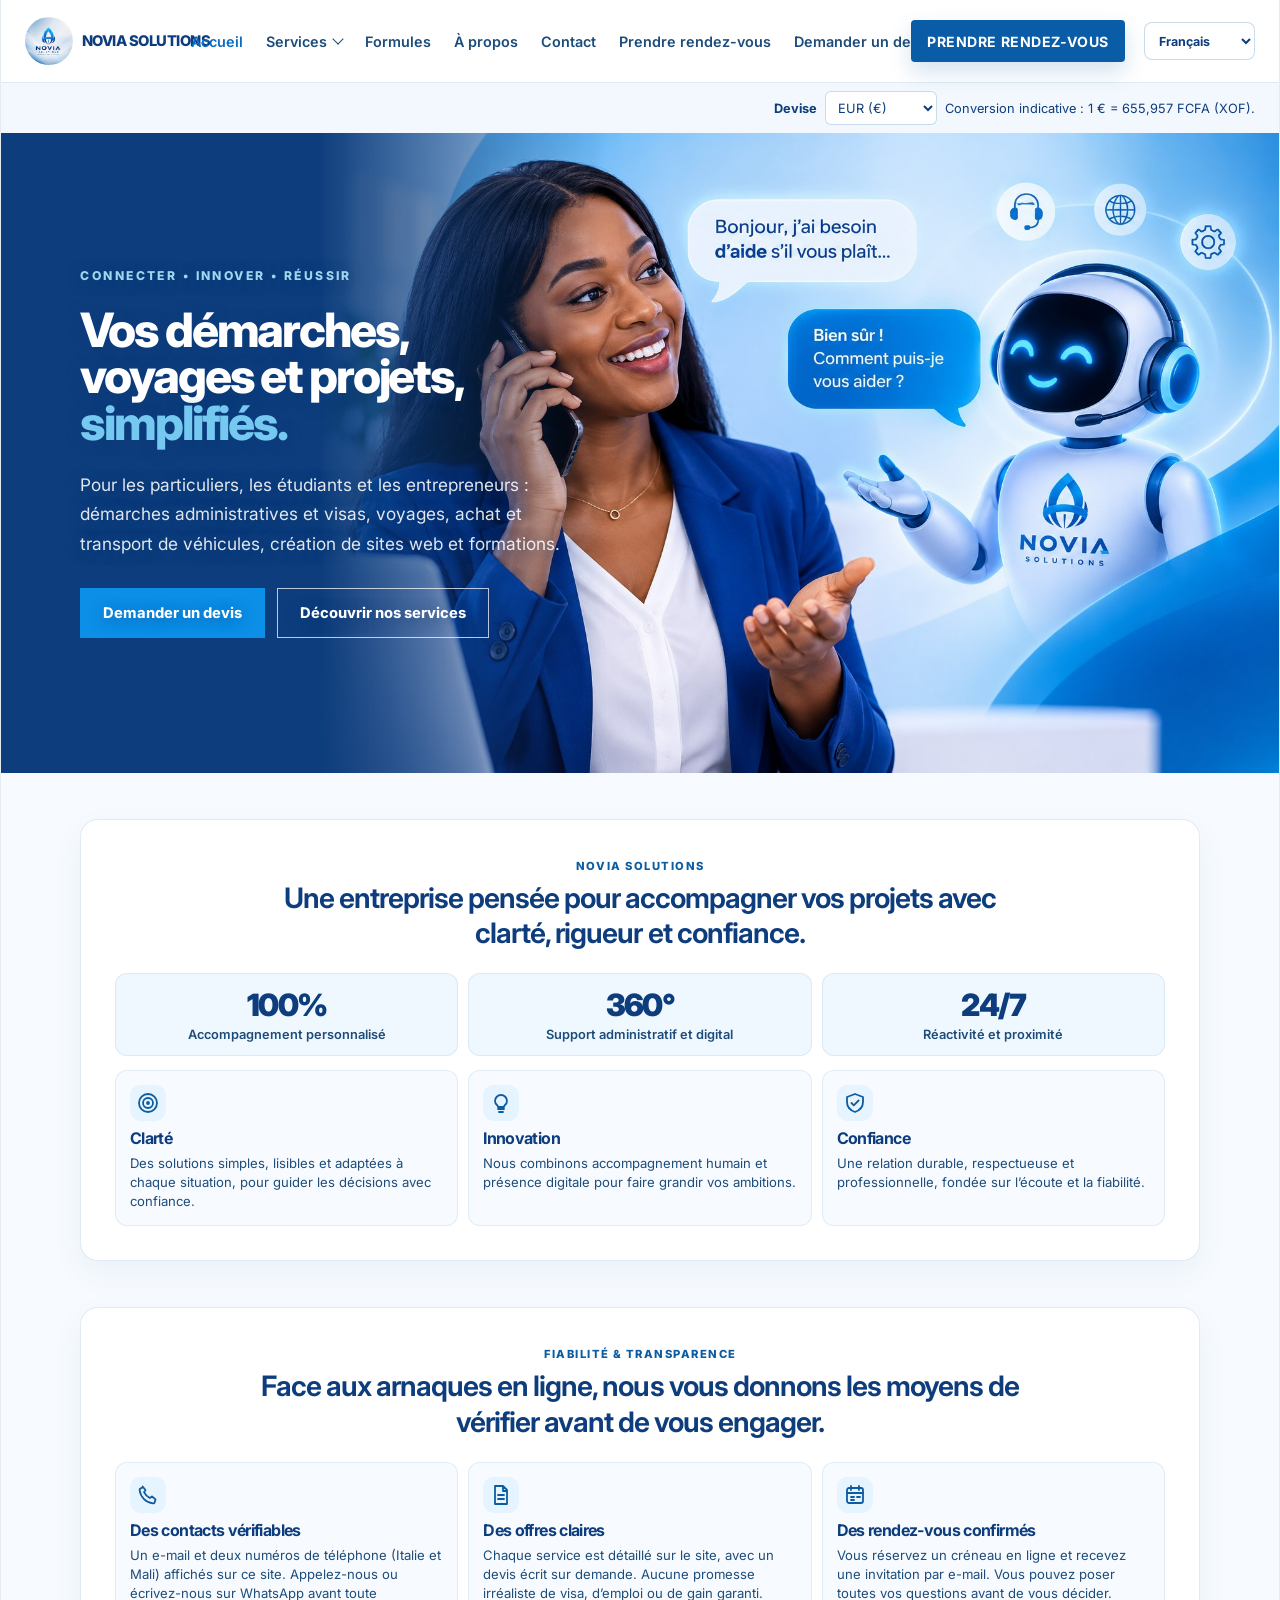
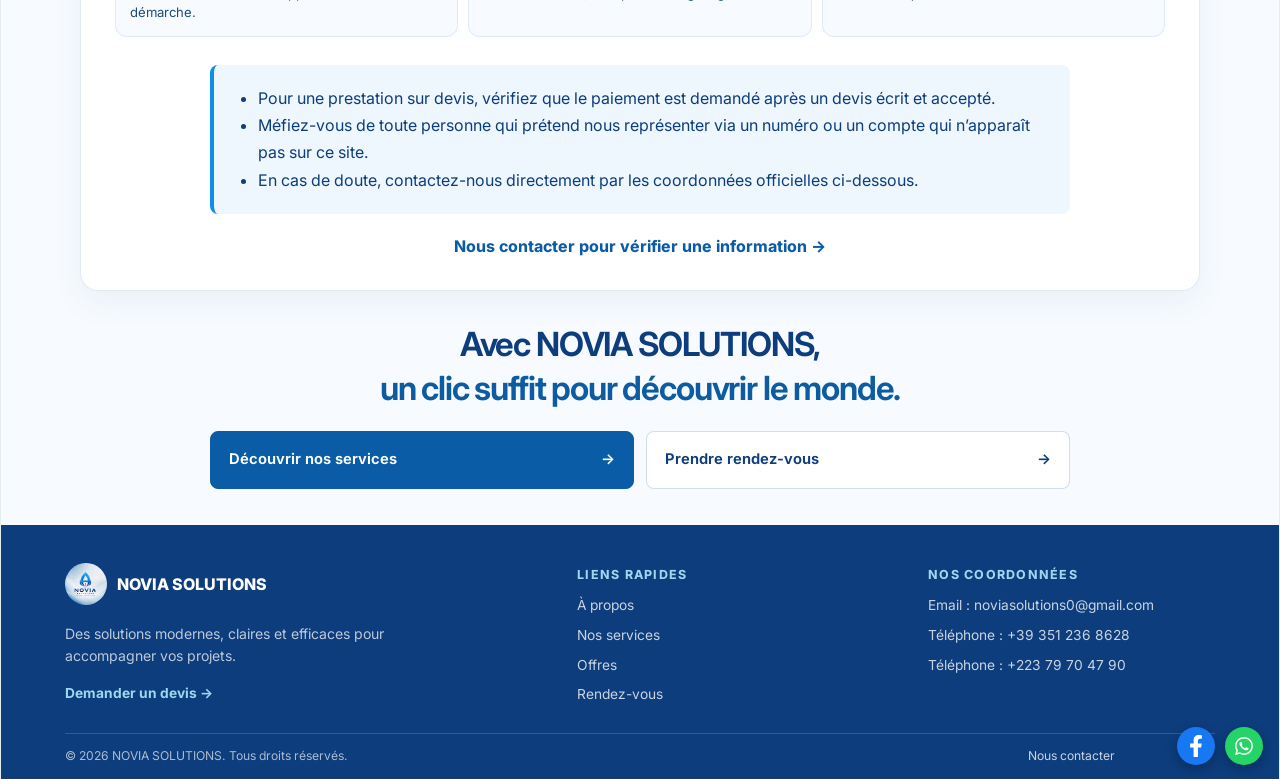
==== commit c20e5279: "Add files via upload" ====
--- a/index.html
+++ b/index.html
@@ -131,7 +131,7 @@
           </div>
 
           <ul class="trust-tips">
-            <li>Vérifiez que le paiement est demandé uniquement après un devis écrit et accepté.</li>
+            <li>Pour une prestation sur devis, vérifiez que le paiement est demandé après un devis écrit et accepté.</li>
             <li>Méfiez-vous de toute personne qui prétend nous représenter via un numéro ou un compte qui n’apparaît pas sur ce site.</li>
             <li>En cas de doute, contactez-nous directement par les coordonnées officielles ci-dessous.</li>
           </ul>
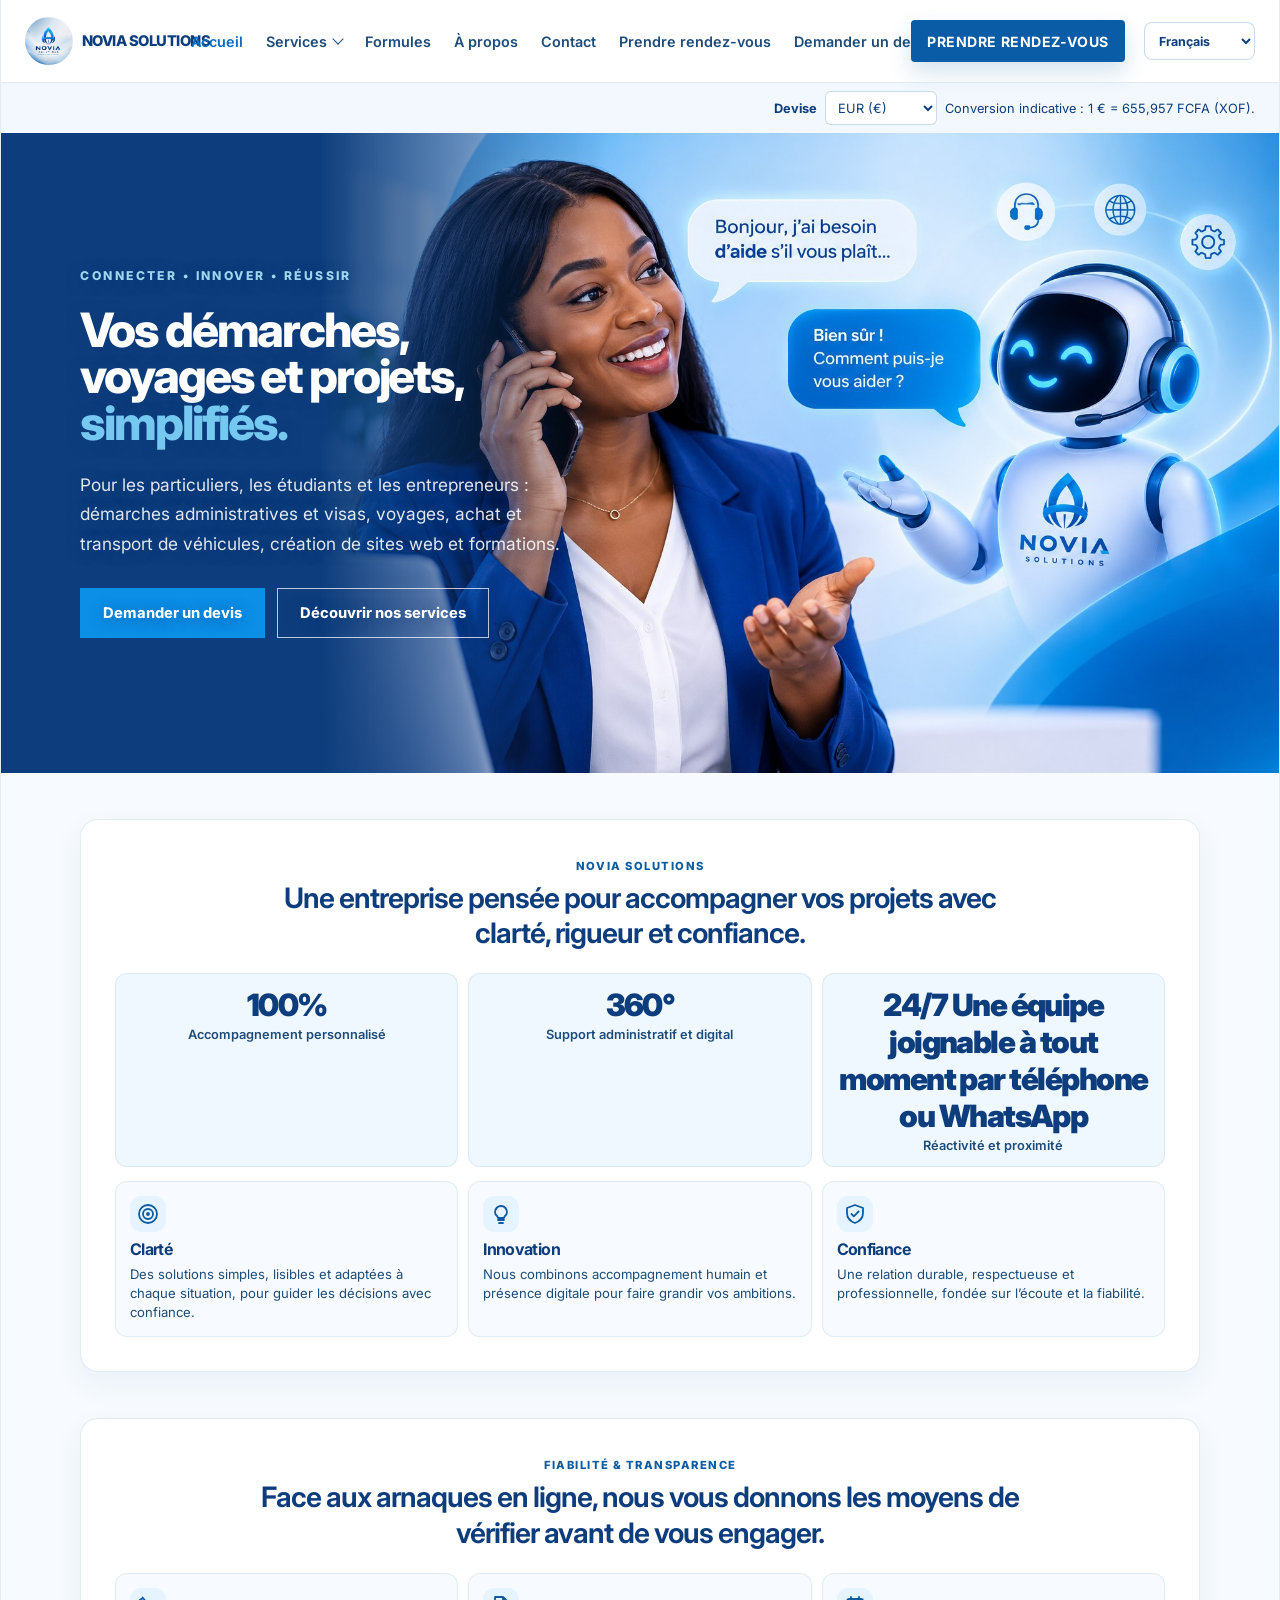
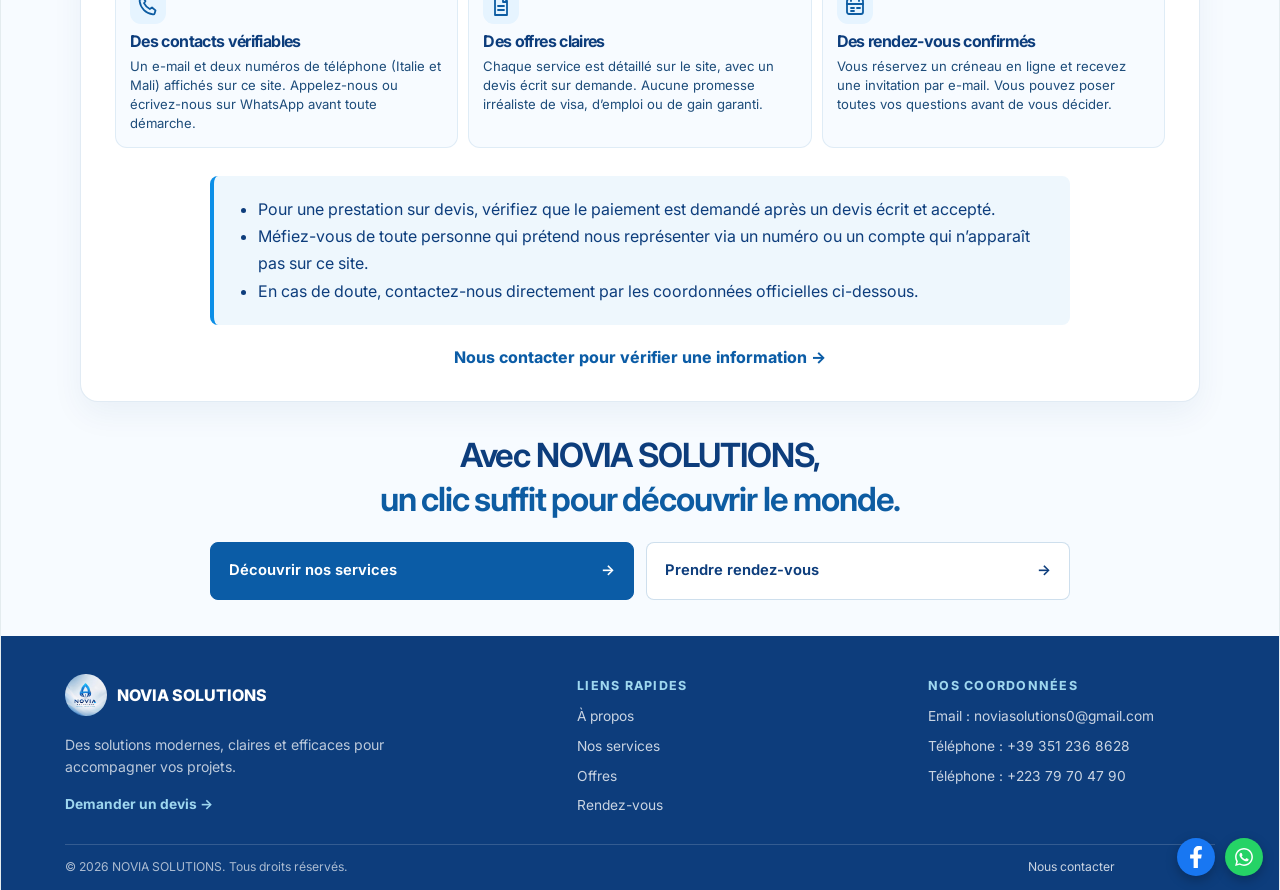
==== commit d43ee519: "Add files via upload" ====
--- a/index.html
+++ b/index.html
@@ -78,7 +78,7 @@
               <span>Support administratif et digital</span>
             </div>
             <div class="stat-item">
-              <strong>24/7</strong>
+              <strong>24/7 Une équipe joignable à tout moment par téléphone ou WhatsApp</strong>
               <span>Réactivité et proximité</span>
             </div>
           </div>
--- a/styles.css
+++ b/styles.css
@@ -4953,6 +4953,13 @@
   fill: #fff;
 }
 
+@media (max-width: 768px) {
+  .home-footer,
+  .site-footer {
+    padding-bottom: 72px;
+  }
+}
+
 .trust-section {
   margin-top: 28px;
 }
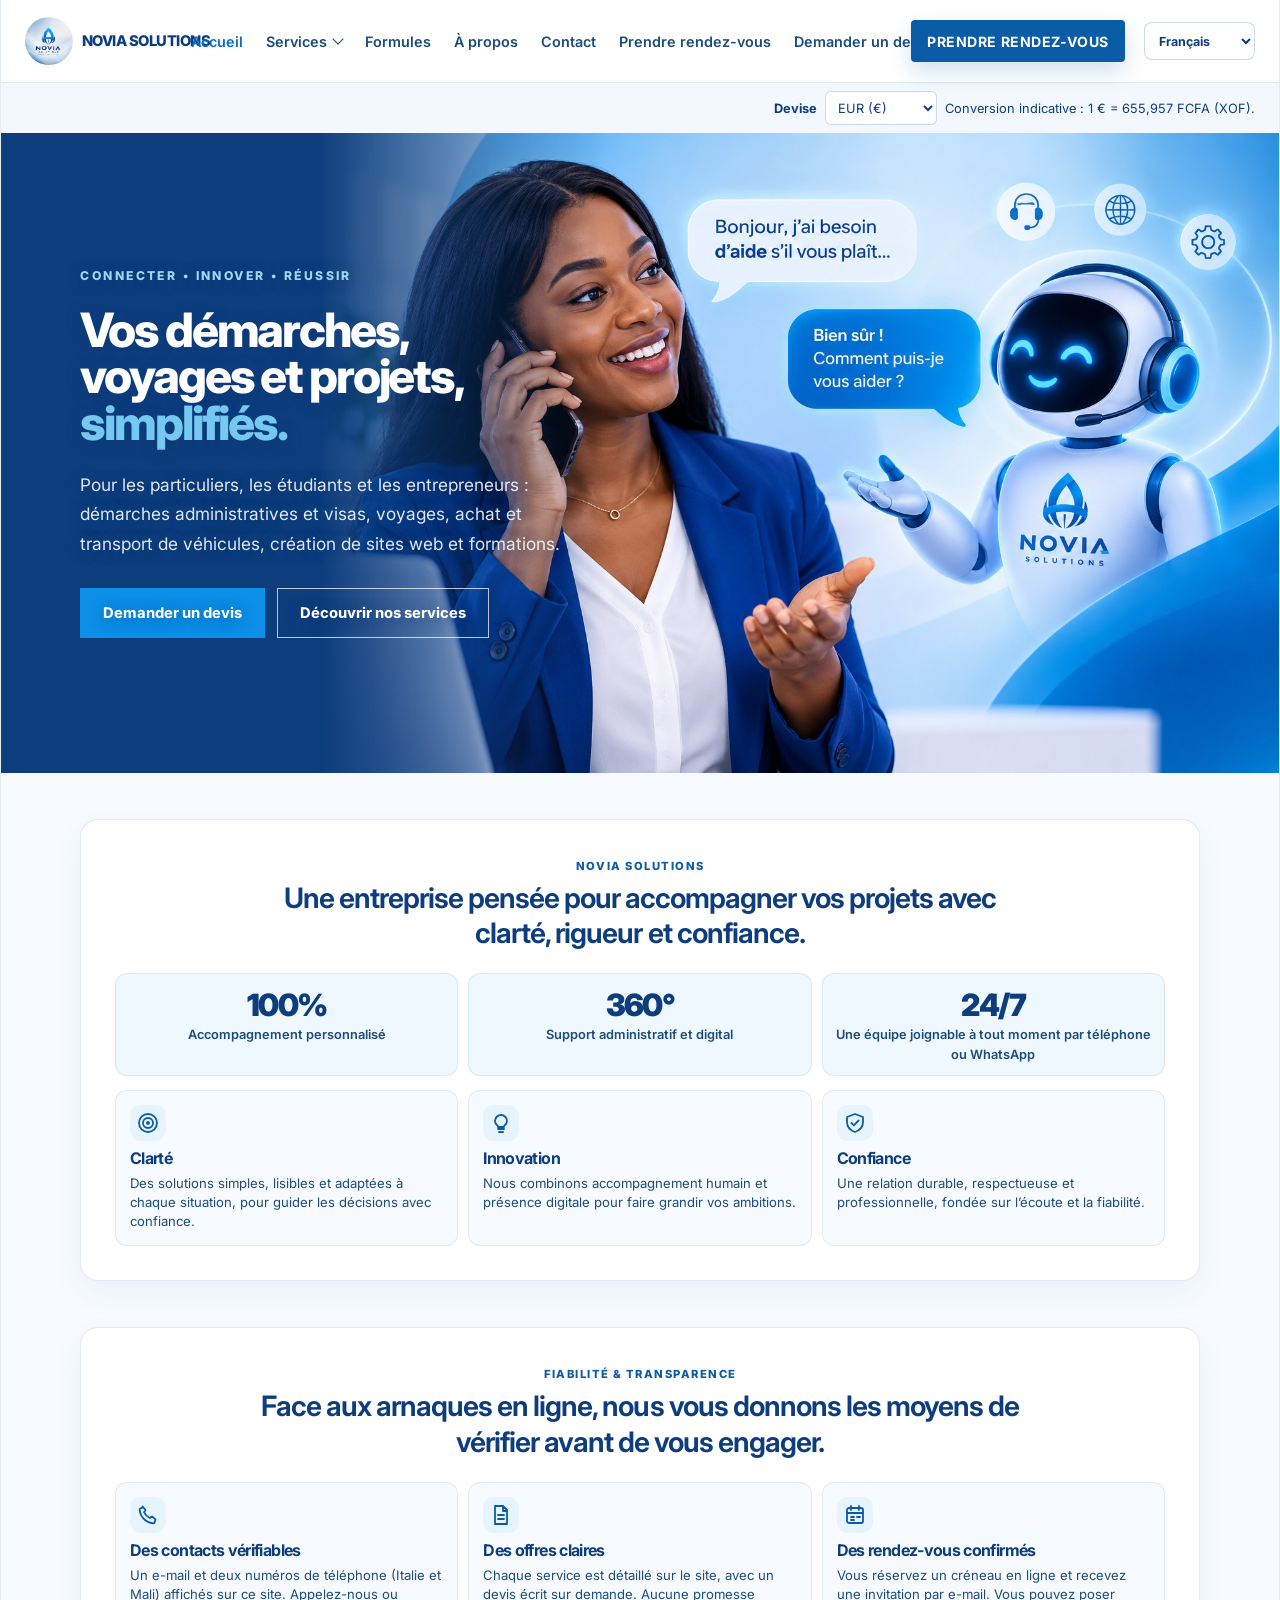
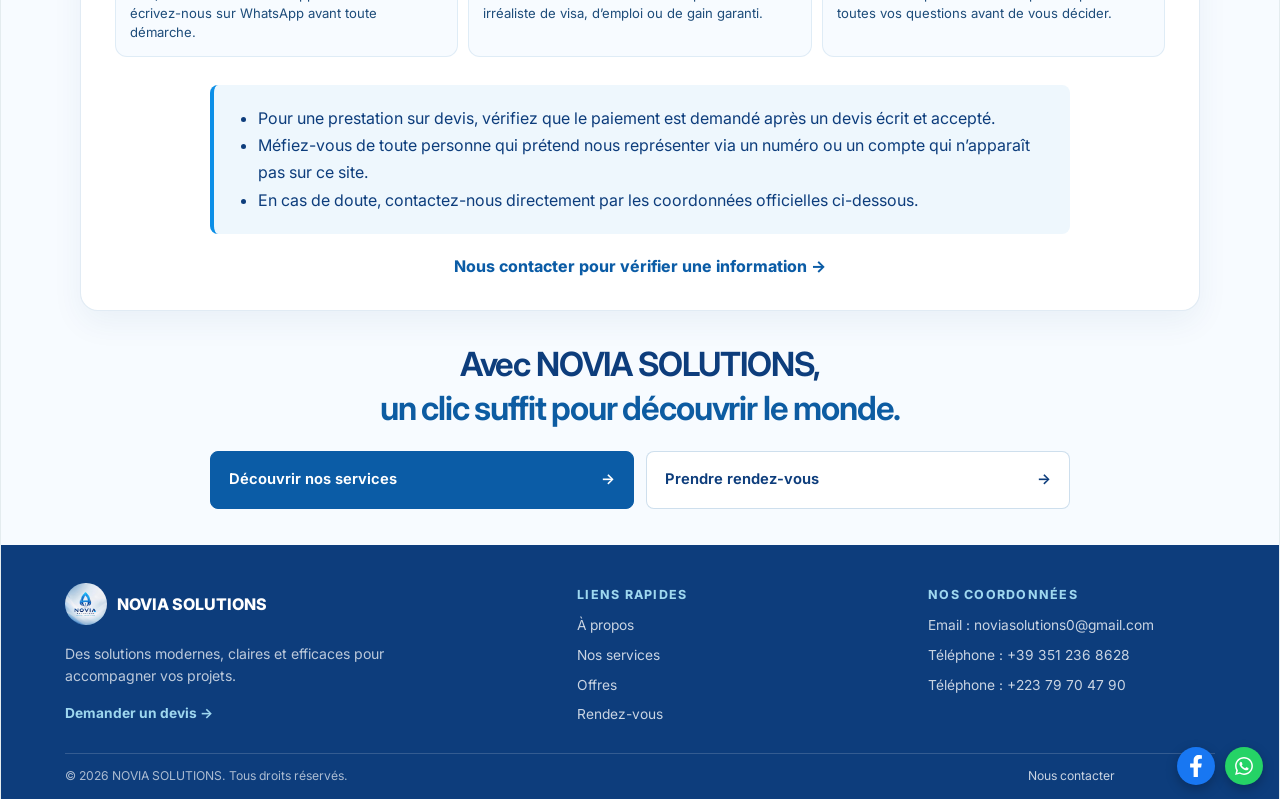
==== commit f7d03632: "Add files via upload" ====
--- a/index.html
+++ b/index.html
@@ -78,8 +78,8 @@
               <span>Support administratif et digital</span>
             </div>
             <div class="stat-item">
-              <strong>24/7 Une équipe joignable à tout moment par téléphone ou WhatsApp</strong>
-              <span>Réactivité et proximité</span>
+              <strong>24/7</strong>
+              <span>Une équipe joignable à tout moment par téléphone ou WhatsApp</span>
             </div>
           </div>
 
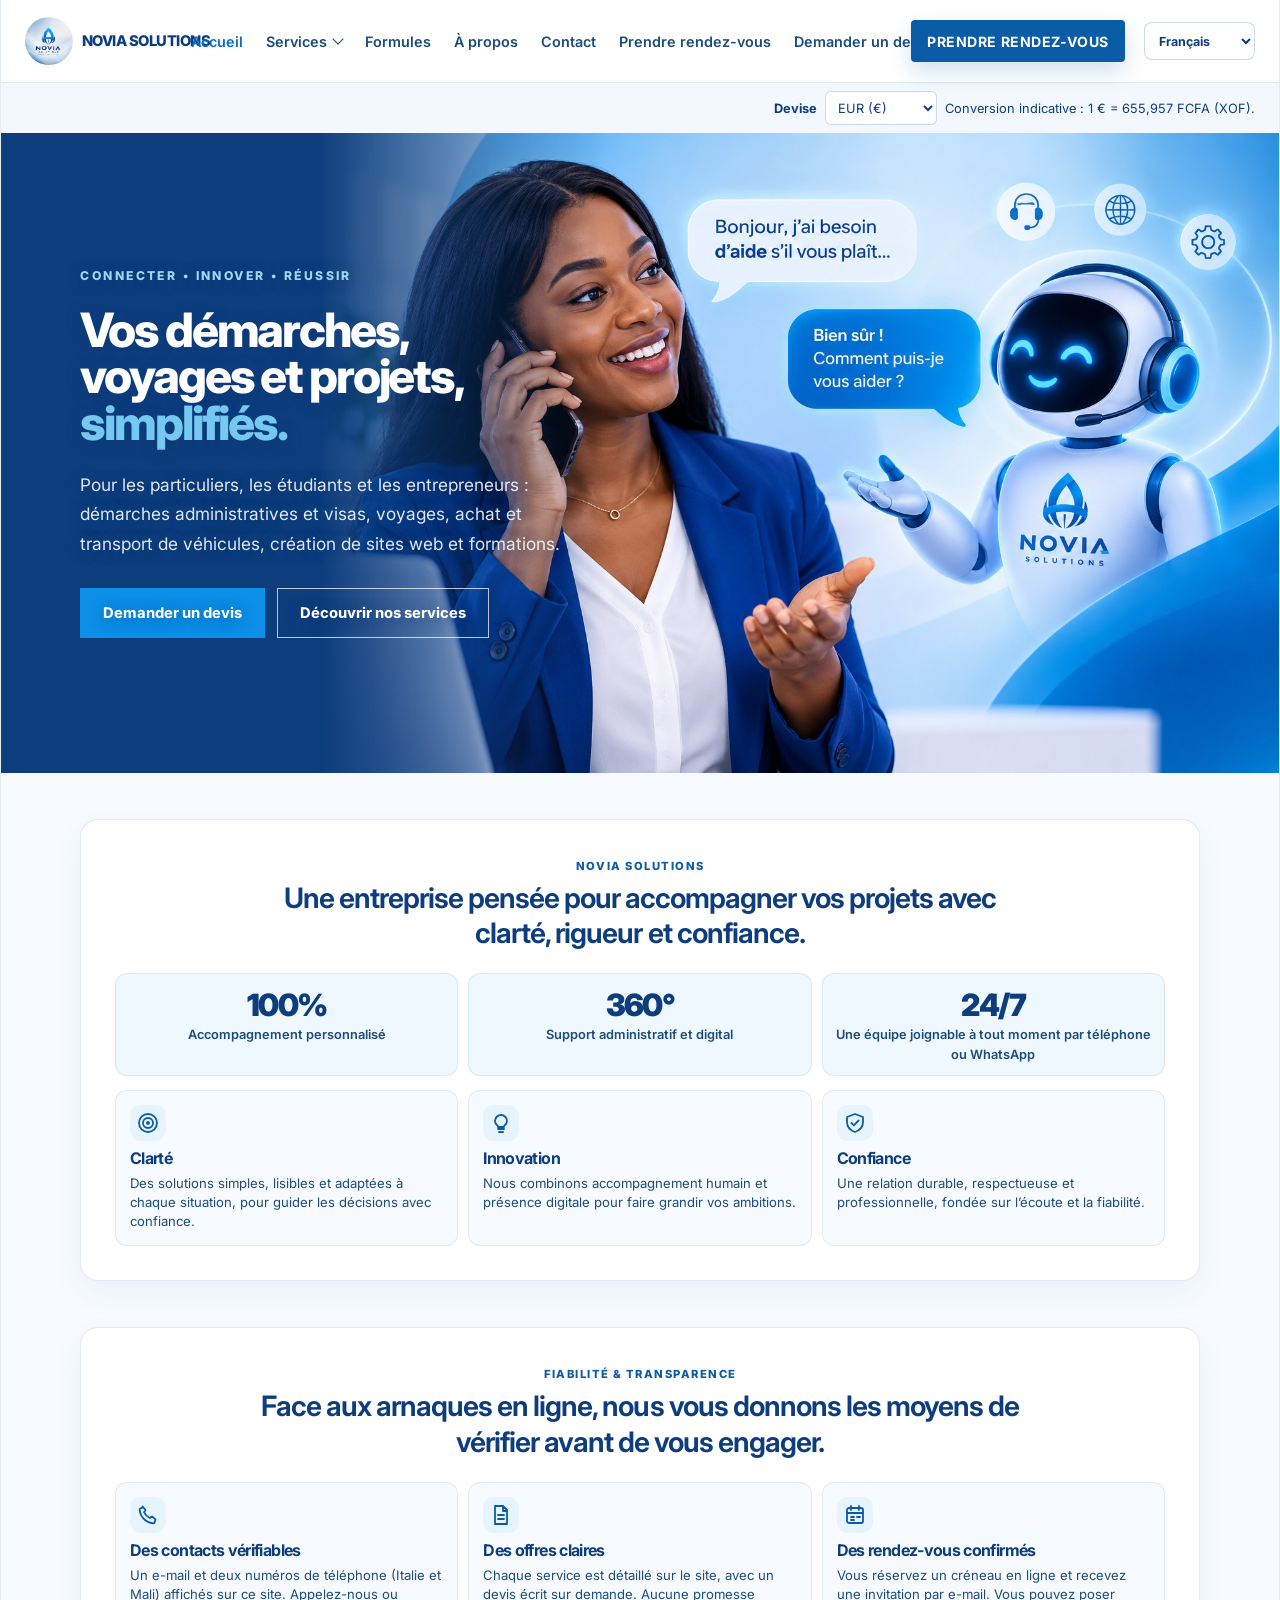
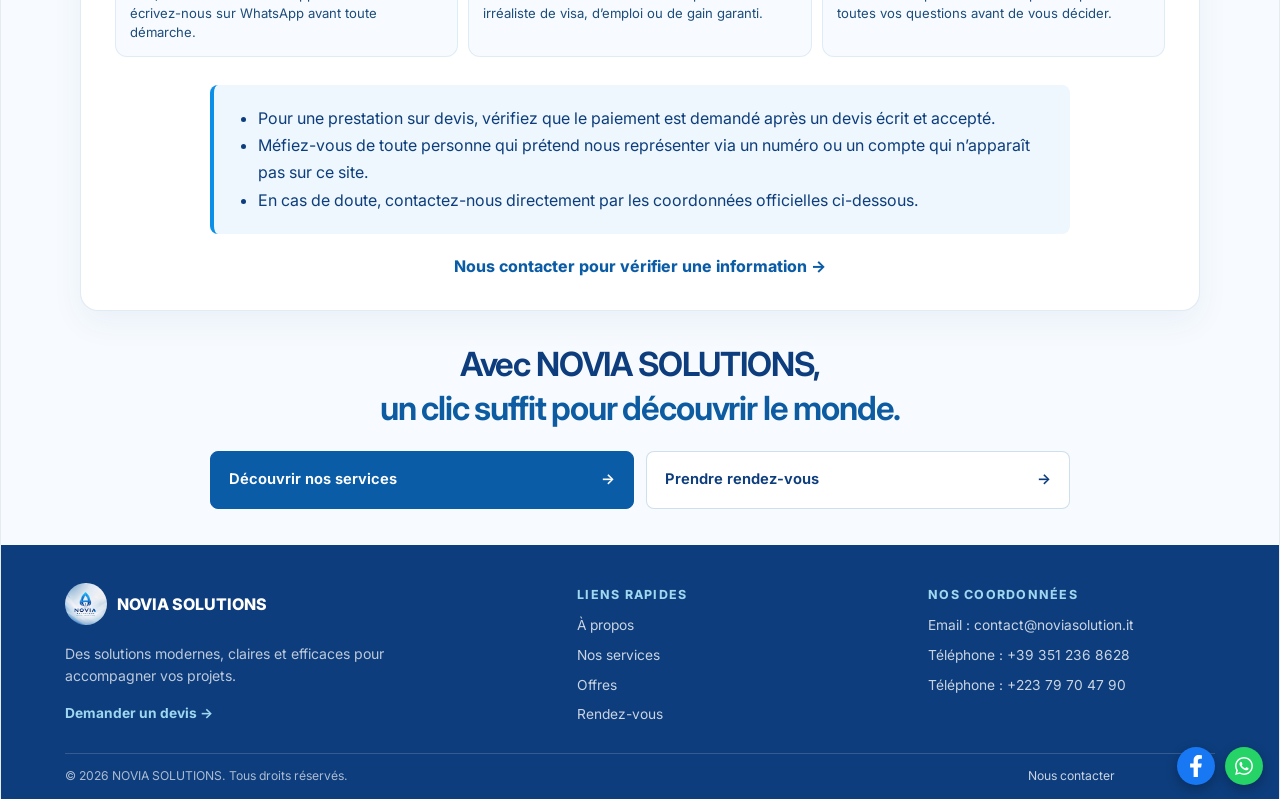
==== commit d5f263e8: "Update public contact email address Co-authored-by: Copilot <223556219+Copilot@users.noreply.github." ====
--- a/index.html
+++ b/index.html
@@ -170,7 +170,7 @@
           <div>
             <h2>Nos coordonnées</h2>
             <ul>
-              <li>Email : <a href="mailto:noviasolutions0@gmail.com">noviasolutions0@gmail.com</a></li>
+              <li>Email : <a href="mailto:contact@noviasolution.it">contact@noviasolution.it</a></li>
               <li>Téléphone : <a href="tel:+393512368628">+39 351 236 8628</a></li>
               <li>Téléphone : <a href="tel:+22379704790">+223 79 70 47 90</a></li>
             </ul>
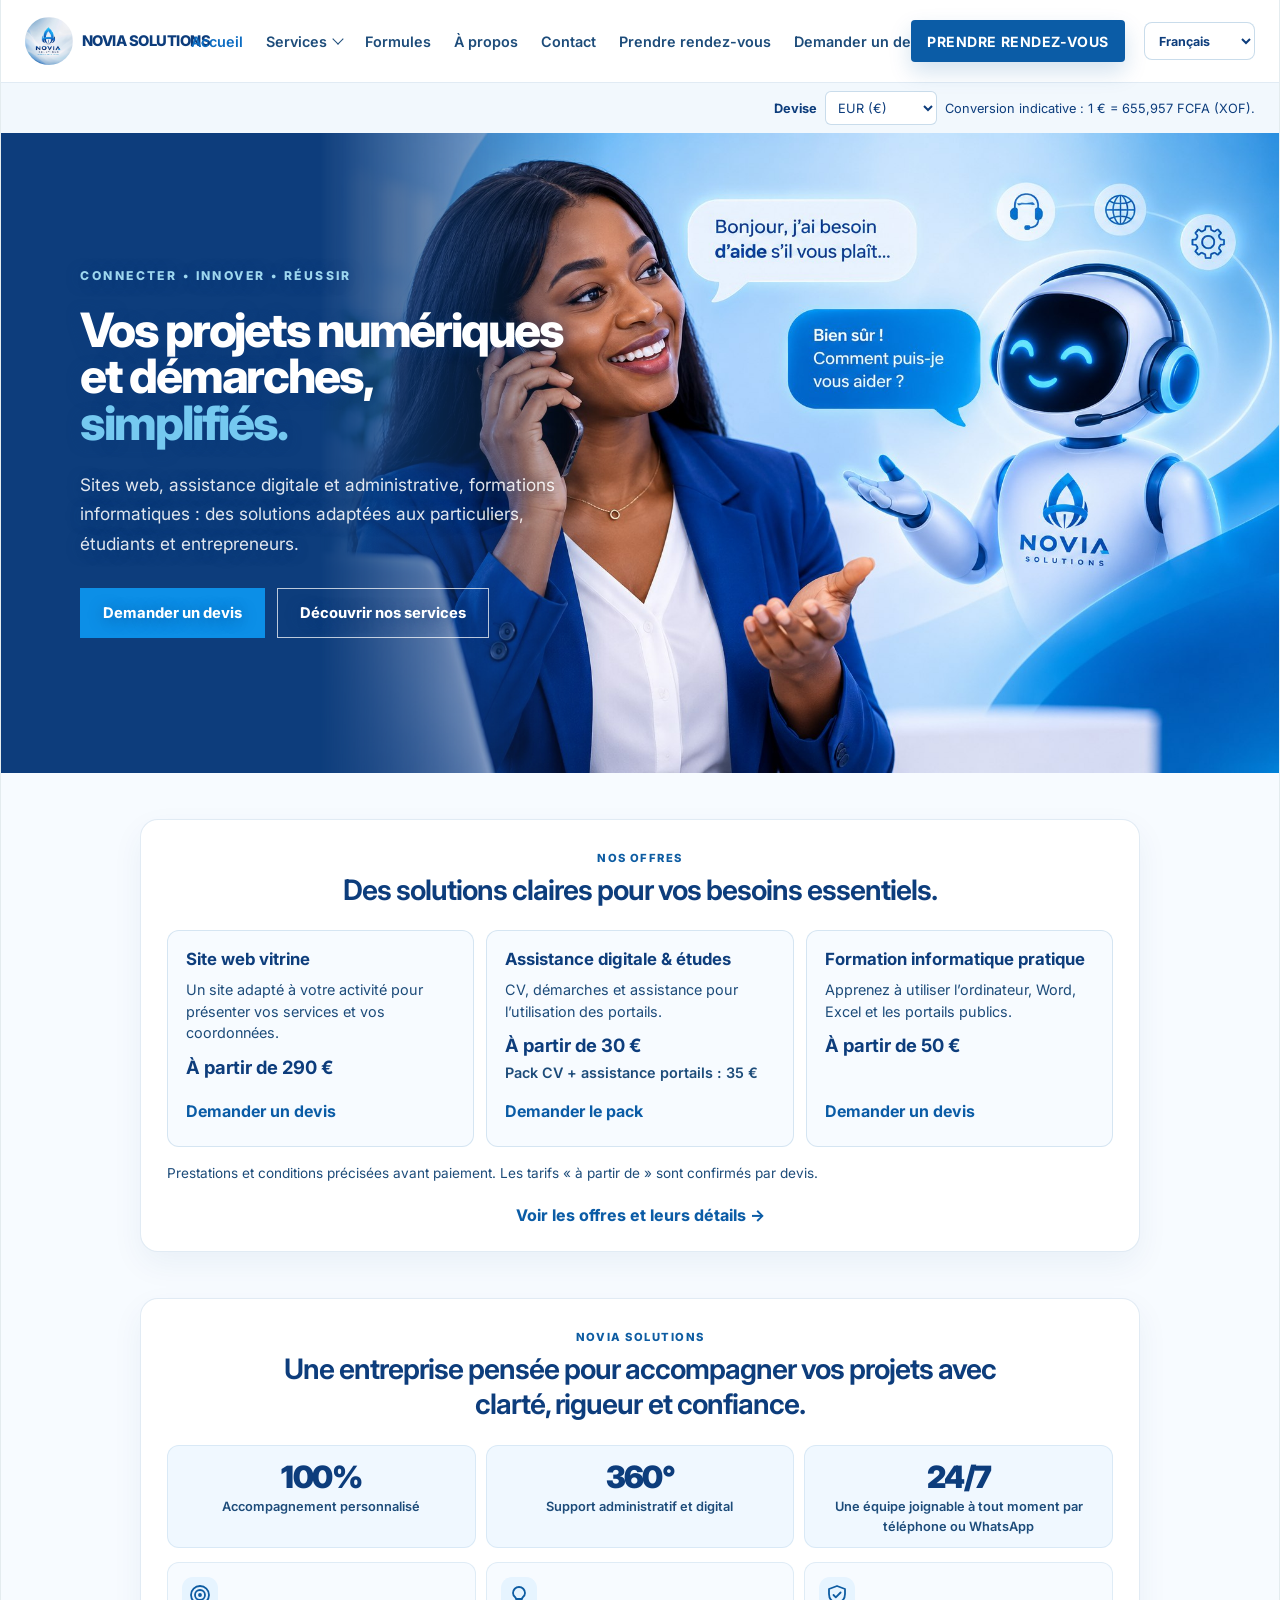
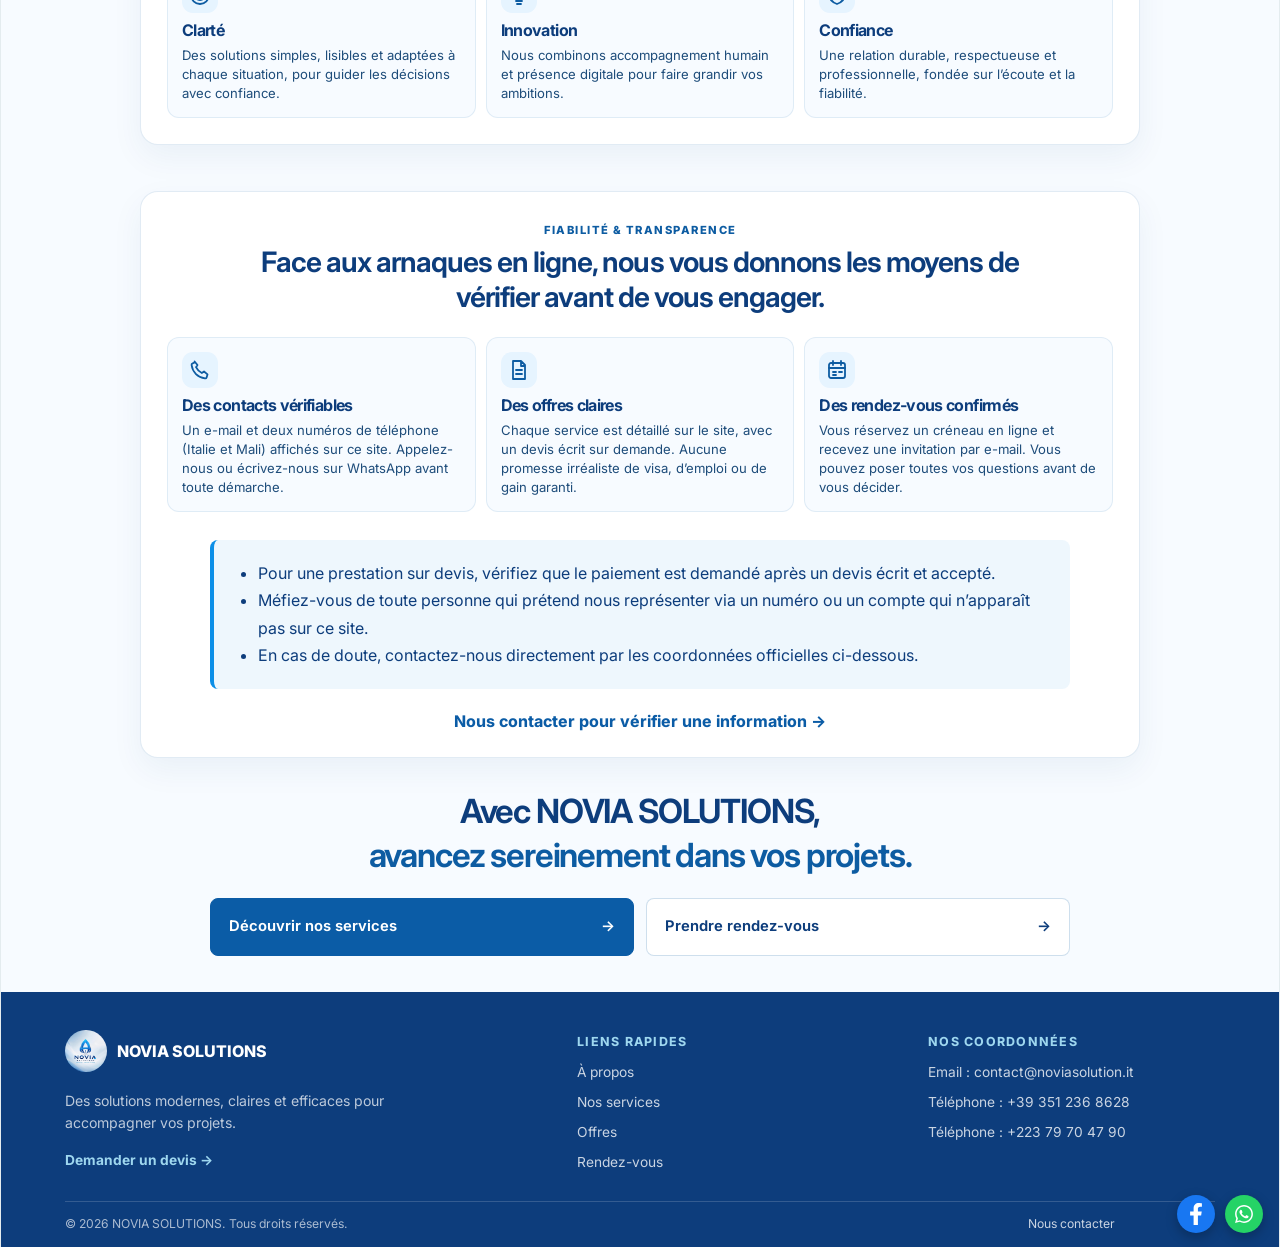
==== commit d41bc515: "Highlight digital services and starting prices Co-authored-by: Copilot <223556219+Copilot@users.nore" ====
--- a/index.html
+++ b/index.html
@@ -6,12 +6,12 @@
     <title>NOVIA SOLUTIONS | Solutions digitales & accompagnement professionnel</title>
     <meta
       name="description"
-      content="NOVIA SOLUTIONS accompagne les entreprises avec des solutions sur mesure, des services premium, des rendez-vous et un accompagnement professionnel."
+      content="NOVIA SOLUTIONS vous accompagne dans vos projets numériques, vos démarches administratives et votre formation informatique."
     />
     <link rel="preconnect" href="https://fonts.googleapis.com" />
     <link rel="preconnect" href="https://fonts.gstatic.com" crossorigin />
     <link href="https://fonts.googleapis.com/css2?family=Inter:wght@400;500;600;700;800&display=swap" rel="stylesheet" />
-    <link rel="stylesheet" href="styles.css" />
+    <link rel="stylesheet" href="styles.css?v=accueil-20261120" />
   </head>
   <body class="landing-page-body">
     <div class="page-shell">
@@ -28,11 +28,11 @@
               <summary>Services</summary>
               <div class="landing-services-menu">
                 <a href="services.html">Tous nos services</a>
+                <a href="propositions.html#sites-web">Création de sites web</a>
+                <a href="formations.html">Formations</a>
                 <a href="demarches.html">Démarches et visas</a>
                 <a href="propositions.html#vehicules">Achat et transport de véhicules</a>
                 <a href="propositions.html#partenariats">Partenariats</a>
-                <a href="propositions.html#sites-web">Création de sites web</a>
-                <a href="formations.html">Formations</a>
                 <a href="billetterie.html">Billetterie et voyages</a>
               </div>
             </details>
@@ -50,8 +50,8 @@
         <section class="home-hero">
           <div class="home-hero-copy">
             <span class="home-hero-eyebrow">CONNECTER • INNOVER • RÉUSSIR</span>
-            <h1>Vos démarches, voyages et projets,<br /><span>simplifiés.</span></h1>
-            <p>Pour les particuliers, les étudiants et les entrepreneurs : démarches administratives et visas, voyages, achat et transport de véhicules, création de sites web et formations.</p>
+            <h1>Vos projets numériques et démarches,<br /><span>simplifiés.</span></h1>
+            <p>Sites web, assistance digitale et administrative, formations informatiques : des solutions adaptées aux particuliers, étudiants et entrepreneurs.</p>
             <div class="home-hero-actions">
               <a class="home-hero-primary" href="contact.html">Demander un devis</a>
               <a class="home-hero-secondary" href="services.html">Découvrir nos services</a>
@@ -60,6 +60,36 @@
           <figure class="home-hero-visual">
             <img class="home-hero-logo" src="assets/hero-novia-hd.jpg" alt="NOVIA SOLUTIONS" width="1536" height="1024" fetchpriority="high" />
           </figure>
+        </section>
+
+        <section class="mission-section home-offers" aria-labelledby="home-offers-title">
+          <div class="mission-header">
+            <span class="section-kicker">NOS OFFRES</span>
+            <h2 id="home-offers-title">Des solutions claires pour vos besoins essentiels.</h2>
+          </div>
+          <div class="home-offers-grid">
+            <article class="home-offer-card">
+              <h3>Site web vitrine</h3>
+              <p>Un site adapté à votre activité pour présenter vos services et vos coordonnées.</p>
+              <strong class="home-offer-price" data-currency-convert>À partir de 290 €</strong>
+              <a href="contact.html?subject=Pack%20%3A%20Site%20web%20cl%C3%A9%20en%20main">Demander un devis</a>
+            </article>
+            <article class="home-offer-card">
+              <h3>Assistance digitale &amp; études</h3>
+              <p>CV, démarches et assistance pour l’utilisation des portails.</p>
+              <strong class="home-offer-price" data-currency-convert>À partir de 30 €</strong>
+              <p class="home-offer-detail" data-currency-convert>Pack CV + assistance portails : 35 €</p>
+              <a href="contact.html?subject=Pack%20CV%20%2B%20assistance%20portails">Demander le pack</a>
+            </article>
+            <article class="home-offer-card">
+              <h3>Formation informatique pratique</h3>
+              <p>Apprenez à utiliser l’ordinateur, Word, Excel et les portails publics.</p>
+              <strong class="home-offer-price" data-currency-convert>À partir de 50 €</strong>
+              <a href="contact.html?subject=Pack%20%3A%20Formation%20informatique%20pratique">Demander un devis</a>
+            </article>
+          </div>
+          <p class="home-offers-note">Prestations et conditions précisées avant paiement. Les tarifs « à partir de » sont confirmés par devis.</p>
+          <a class="trust-link" href="products.html">Voir les offres et leurs détails <span aria-hidden="true">→</span></a>
         </section>
 
         <section class="mission-section" aria-label="Nos valeurs et mission">
@@ -139,7 +169,7 @@
         </section>
 
         <section class="statement">
-          <h2>Avec NOVIA SOLUTIONS,<br /><span>un clic suffit pour découvrir le monde.</span></h2>
+          <h2>Avec NOVIA SOLUTIONS,<br /><span>avancez sereinement dans vos projets.</span></h2>
         </section>
 
         <section class="cta-banner" aria-label="Passer à l'action">
@@ -183,7 +213,7 @@
       </footer>
     </div>
 
-    <script src="i18n.js"></script>
+    <script src="i18n.js?v=accueil-20261120"></script>
     <script src="script.js"></script>
   </body>
 </html>
--- a/styles.css
+++ b/styles.css
@@ -4994,3 +4994,260 @@
   font-size: 0.85rem;
   font-weight: 600;
 }
+
+.products-page .pricing-grid.offer-packs {
+  grid-template-columns: repeat(3, minmax(0, 1fr));
+}
+
+.products-page .offer-packs .price-card h2 {
+  margin: 0;
+  color: #0d3d7c;
+  font-size: 1.2rem;
+  line-height: 1.3;
+}
+
+.products-page .offer-packs .price {
+  font-size: clamp(1.35rem, 2vw, 1.8rem);
+  letter-spacing: -0.02em;
+}
+
+@media (max-width: 860px) {
+  .products-page .pricing-grid.offer-packs {
+    grid-template-columns: repeat(2, minmax(0, 1fr));
+  }
+}
+
+@media (max-width: 560px) {
+  .products-page .pricing-grid.offer-packs {
+    grid-template-columns: minmax(0, 1fr);
+  }
+}
+
+body:is(.about-page, .services-page, .formations-page, .products-page, .contact-page) main .container {
+  width: min(1000px, calc(100% - 32px));
+}
+
+body:is(.about-page, .services-page, .products-page, .contact-page) main .page-hero {
+  padding-block: clamp(24px, 3vw, 36px);
+}
+
+body:is(.about-page, .services-page, .products-page, .contact-page) main .page-hero h1,
+.formations-page .training-hero h1 {
+  font-size: clamp(1.65rem, 3vw, 2.25rem);
+  line-height: 1.2;
+}
+
+.formations-page .training-hero {
+  padding-block: clamp(28px, 3vw, 40px);
+}
+
+body:is(.about-page, .services-page, .products-page) main .section {
+  padding-block: clamp(24px, 3vw, 36px);
+}
+
+body.services-page .service-grid,
+.formations-page .training-section,
+.products-page .pricing-grid {
+  align-items: start;
+  gap: 16px;
+}
+
+body.services-page .service-grid .service-card,
+.formations-page .training-card,
+.products-page .price-card {
+  padding: clamp(16px, 2vw, 20px);
+}
+
+.formations-page .training-card-icon {
+  margin-bottom: 12px;
+}
+
+.formations-page .training-card ul {
+  margin-block: 14px 18px;
+}
+
+.products-page .pricing-grid {
+  width: 100%;
+}
+
+.products-page .price {
+  margin-top: 12px;
+}
+
+.products-page .price-card ul {
+  margin-block: 14px 16px;
+  gap: 7px;
+}
+
+body.contact-page main .contact-grid {
+  width: min(960px, calc(100% - 32px));
+  grid-template-columns: minmax(0, 0.7fr) minmax(0, 1.3fr);
+  gap: 20px;
+}
+
+body.contact-page .form-card {
+  gap: 12px;
+  padding: clamp(16px, 2vw, 22px);
+}
+
+body.contact-page .form-card .form-row {
+  gap: 12px;
+}
+
+body.contact-page .form-card input:not([type="checkbox"]):not([type="file"]),
+body.contact-page .form-card select {
+  min-height: 44px;
+  padding: 0.6rem 0.75rem;
+  font-size: 1rem;
+}
+
+body.contact-page .form-card textarea {
+  min-height: 100px;
+  padding: 0.6rem 0.75rem;
+  font-size: 1rem;
+}
+
+body.contact-page .form-card > .btn {
+  min-height: 44px;
+}
+
+@media (max-width: 860px) {
+  body.contact-page main .contact-grid {
+    grid-template-columns: minmax(0, 1fr);
+    width: min(640px, calc(100% - 32px));
+  }
+}
+
+@media (max-width: 560px) {
+  body:is(.about-page, .services-page, .formations-page, .products-page, .contact-page) main .container,
+  body.contact-page main .contact-grid {
+    width: calc(100% - 28px);
+  }
+
+  .products-page .pricing-grid {
+    width: 100%;
+  }
+
+  body.contact-page .form-card .form-row {
+    grid-template-columns: minmax(0, 1fr);
+  }
+}
+
+.landing-page-body .mission-section {
+  width: min(1000px, calc(100% - 32px));
+  padding: clamp(18px, 2.5vw, 26px);
+}
+
+.home-offers-grid {
+  display: grid;
+  grid-template-columns: repeat(3, minmax(0, 1fr));
+  gap: 12px;
+}
+
+.home-offer-card {
+  display: flex;
+  flex-direction: column;
+  align-items: flex-start;
+  min-width: 0;
+  padding: 18px;
+  border: 1px solid rgba(10, 95, 163, 0.14);
+  border-radius: 12px;
+  background: #f7fbff;
+}
+
+.home-offer-card h3 {
+  margin: 0 0 8px;
+  color: #0d3d7c;
+  font-size: 1.05rem;
+  line-height: 1.3;
+}
+
+.home-offer-card p {
+  margin: 0 0 12px;
+  color: #1d4c7a;
+  font-size: 0.9rem;
+  line-height: 1.5;
+}
+
+.home-offer-card .home-offer-price {
+  color: #0d3d7c;
+  font-size: 1.15rem;
+}
+
+.home-offer-card .home-offer-detail {
+  margin: 6px 0 0;
+  font-weight: 600;
+}
+
+.home-offer-card a {
+  display: inline-flex;
+  align-items: center;
+  min-height: 44px;
+  margin-top: auto;
+  padding: 10px 0 0;
+  color: #0b5ca6;
+  font-weight: 700;
+}
+
+.home-offers-note {
+  margin: 16px 0 0;
+  color: #1d4c7a;
+  font-size: 0.85rem;
+  line-height: 1.5;
+}
+
+@media (max-width: 800px) {
+  .home-offers-grid {
+    grid-template-columns: repeat(2, minmax(0, 1fr));
+  }
+}
+
+@media (max-width: 600px) {
+  .landing-page-body .mission-section {
+    width: calc(100% - 28px);
+    padding: 18px 14px;
+  }
+
+  .home-offers-grid,
+  .landing-page-body .mission-grid,
+  .landing-page-body .stats-row {
+    grid-template-columns: minmax(0, 1fr);
+  }
+
+  .home-offer-card {
+    padding: 15px;
+  }
+
+  .landing-page-body .mission-card {
+    padding: 12px;
+  }
+
+  .landing-page-body .mission-card p,
+  .landing-page-body .stat-item span {
+    font-size: 0.85rem;
+  }
+
+  .landing-page-body .stat-item {
+    display: flex;
+    align-items: center;
+    gap: 12px;
+    padding: 10px 12px;
+    text-align: left;
+  }
+
+  .landing-page-body .stat-item strong {
+    flex: 0 0 54px;
+    font-size: 1.25rem;
+  }
+
+  .home-hero-visual {
+    min-height: 0;
+    padding: 22px;
+  }
+
+  .home-hero-visual img {
+    width: min(100%, 300px);
+    min-height: 0;
+    max-height: none;
+  }
+}
